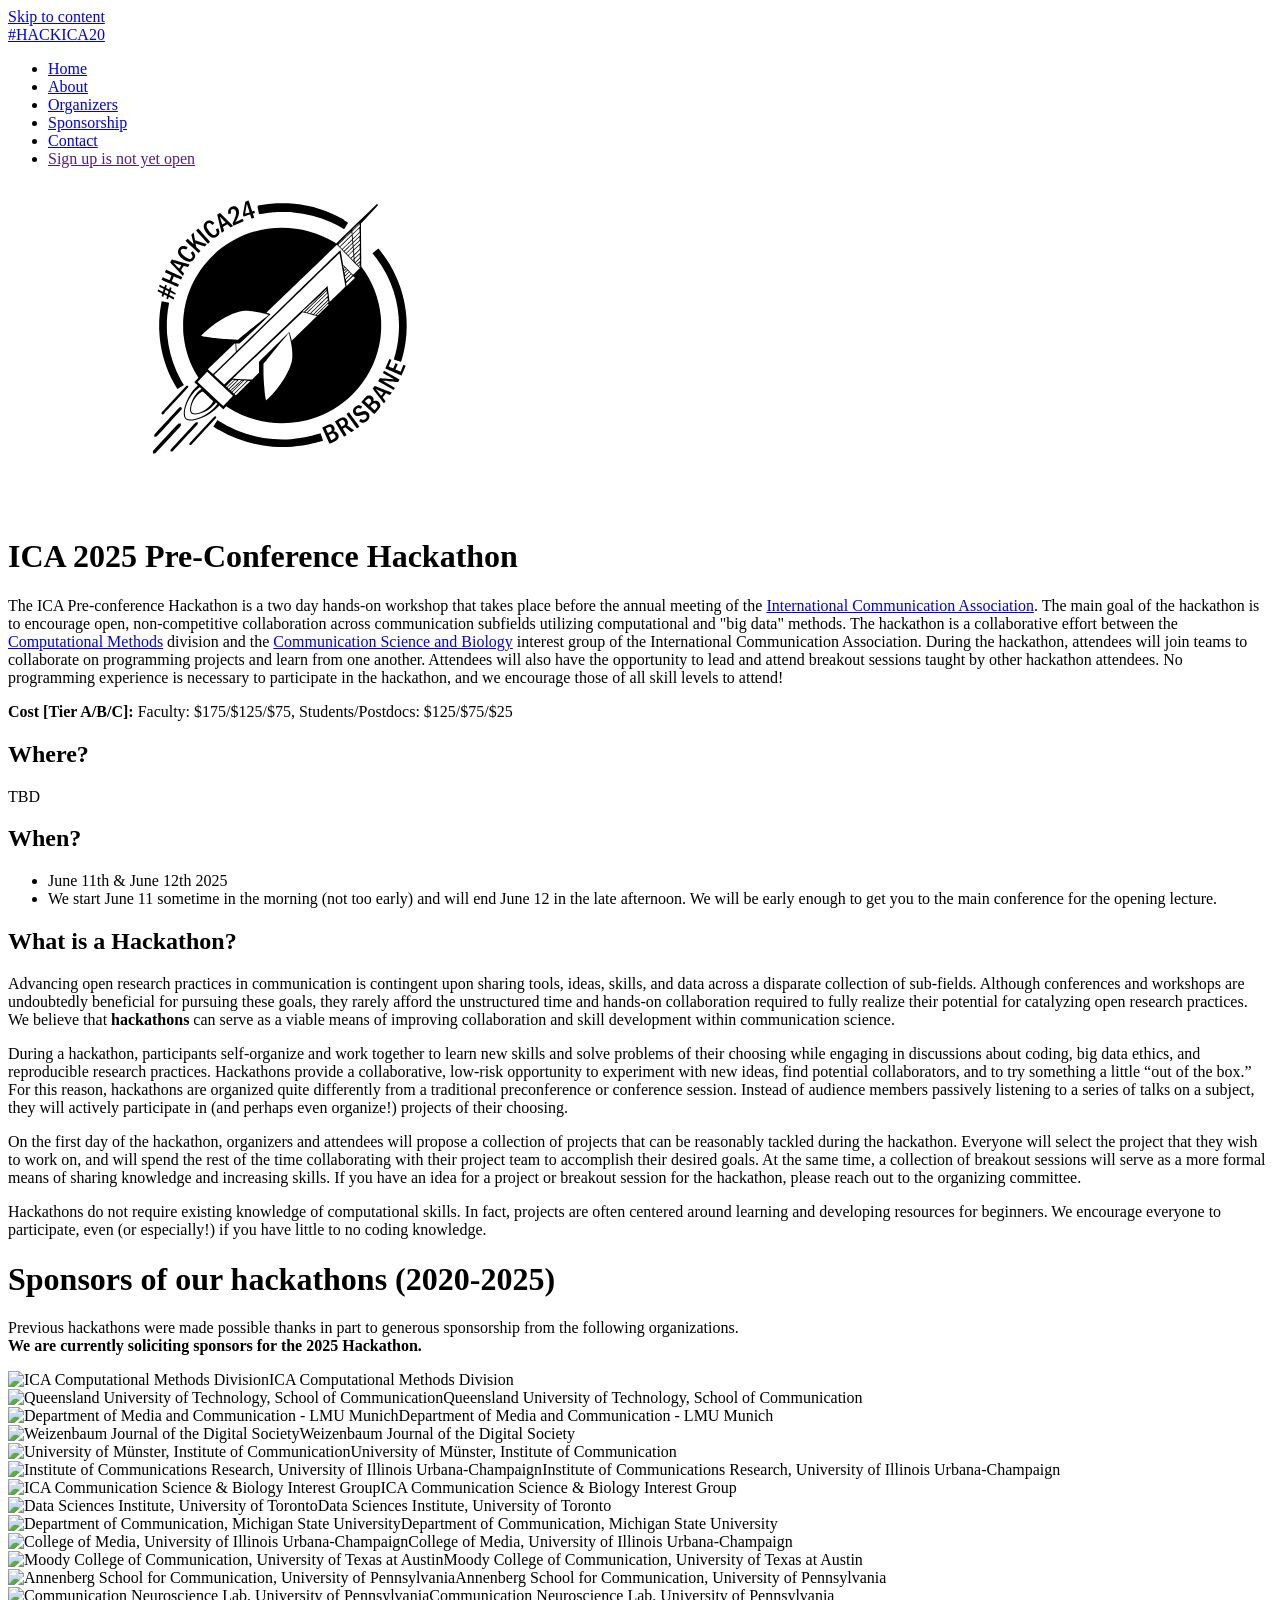
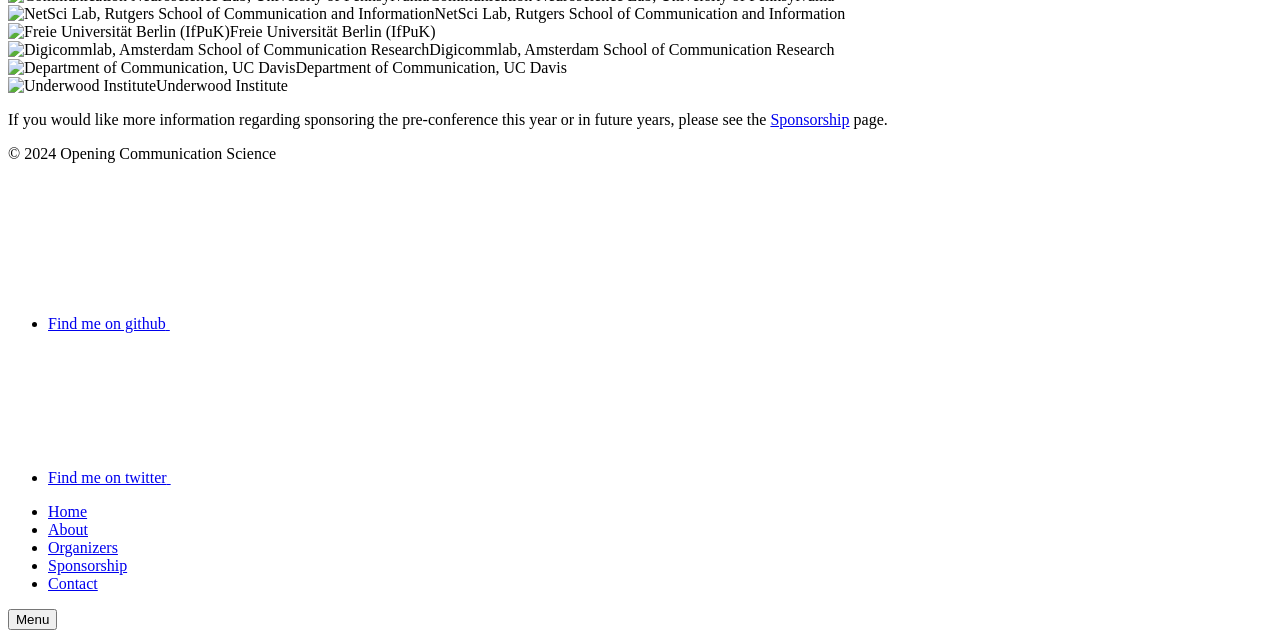
==== index.html @ 3cd6437b "deploy: 27fe335da0099e1100ddb2c6a879e73ddc818d14" ====
<!doctype html><html lang="en"><head><meta charset="utf-8"><meta name="viewport" content="width=device-width,initial-scale=1"><title>Home | Opening Communication Science</title><link rel="stylesheet" href="/commhack-site/css/main.min.css"><script src="/commhack-site/js/main.min.js" defer="defer"></script><script async src="https://www.googletagmanager.com/gtag/js?id=UA-152389130-1"></script><script>window.dataLayer = window.dataLayer || [];
        function gtag(){dataLayer.push(arguments);}
        gtag('js', new Date());

        gtag('config', 'UA-152389130-1');</script><meta name="description" content="ICA 2025 Pre-conference Hackathon"><meta name="format-detection" content="telephone=no"><meta name="robots" content="index,follow"><link rel="canonical" href="https://hackingcommsci.org/"><meta name="twitter:card" content="summary_large_image"><meta name="twitter:title" content="Home | Opening Communication Science"><meta name="twitter:description" content="ICA 2025 Pre-conference Hackathon"><meta name="twitter:site" content="@jake_fisher"><meta name="twitter:creator" content="@jake_fisher"><meta name="twitter:image:src" content="https://hackingcommsci.org/images/meta/social_image.png"><meta name="og:title" content="Home | Opening Communication Science"><meta name="og:description" content="ICA 2025 Pre-conference Hackathon"><meta name="og:image" content="https://hackingcommsci.org/images/meta/social_image.png"><meta name="og:url" content="https://hackingcommsci.org/"><meta name="og:site_name" content="Opening Communication Science"><meta name="og:locale" content="en_GB"><meta name="og:type" content="website"><link rel="icon" type="image/svg+xml" href="/commhack-site/favicon.svg"><link rel="icon" type="image/png" href="/commhack-site/favicon.png"><link rel="apple-touch-icon" href="/commhack-site/images/meta/ios_app_image.png" sizes="180x180"></head><body id="page-home" class="type-home page-home bg-white color-primary font-base leading-normal"><a class="sr-only" href="#main">Skip to content</a><div id="wrapper" class="wrapper box-flex pb-900"><header id="header" class="header"><div class="header-inner inner pt-600 pb-600 mobileL:box-flex"><a class="logo box-block color-white weight-bold" href="/commhack-site/" title="#HACKICA20">#HACKICA20</a><nav id="nav" class="nav box-hidden mobileXL:box-block" aria-label="Primary"><ul class="menu mobileXL:box-flex"><li class="item"><a href="/commhack-site/" style="border-radius: .1em" class="link box-block color-primary text-400 weight-semibold pl-300 pr-300 active" aria-current="page">Home</a></li><li class="item"><a href="/commhack-site/about/" style="border-radius: .1em" class="link box-block color-primary text-400 weight-semibold pl-300 pr-300">About</a></li><li class="item"><a href="/commhack-site/organizers/" style="border-radius: .1em" class="link box-block color-primary text-400 weight-semibold pl-300 pr-300">Organizers</a></li><li class="item"><a href="/commhack-site/sponsorship/" style="border-radius: .1em" class="link box-block color-primary text-400 weight-semibold pl-300 pr-300">Sponsorship</a></li><li class="item"><a href="/commhack-site/contact/" style="border-radius: .1em" class="link box-block color-primary text-400 weight-semibold pl-300 pr-300">Contact</a></li><li class="item ml-400"><a href="" class="link link-get-started bg-grey box-block color-white text-400 weight-semibold pl-500 pr-500">Sign up is not yet open</a></li></ul></nav></div></header><main id="main" class="main inner box-flex pt-800 pb-1100" tabindex="-1"><header class="page-header"><img src="/images/meta/aussie_logo_brisbane.svg" style="padding:0 0 3rem 0; max-width: 33%; height: auto;"><h1 class="page-title">ICA 2025 Pre-Conference Hackathon</h1></header><div class="content flow"><p>The ICA Pre-conference Hackathon is a two day hands-on workshop that takes place before the annual meeting of the <a href="https://www.icahdq.org/">International Communication Association</a>. The main goal of the hackathon is to encourage open, non-competitive collaboration across communication subfields utilizing computational and &quot;big data&quot; methods. The hackathon is a collaborative effort between the <a href="http://ica-cm.org/">Computational Methods</a> division and the <a href="https://commscience.org/">Communication Science and Biology</a> interest group of the International Communication Association. During the hackathon, attendees will join teams to collaborate on programming projects and learn from one another. Attendees will also have the opportunity to lead and attend breakout sessions taught by other hackathon attendees. No programming experience is necessary to participate in the hackathon, and we encourage those of all skill levels to attend!</p><p><strong>Cost [Tier A/B/C]:</strong> Faculty: $175/$125/$75, Students/Postdocs: $125/$75/$25</p><h2>Where?</h2><p>TBD</p><h2>When?</h2><ul><li>June 11th &amp; June 12th 2025</li><li>We start June 11 sometime in the morning (not too early) and will end June 12 in the late afternoon. We will be early enough to get you to the main conference for the opening lecture.</li></ul><h2>What is a Hackathon?</h2><p>Advancing open research practices in communication is contingent upon sharing tools, ideas, skills, and data across a disparate collection of sub-fields. Although conferences and workshops are undoubtedly beneficial for pursuing these goals, they rarely afford the unstructured time and hands-on collaboration required to fully realize their potential for catalyzing open research practices. We believe that <strong>hackathons</strong> can serve as a viable means of improving collaboration and skill development within communication science.</p><p>During a hackathon, participants self-organize and work together to learn new skills and solve problems of their choosing while engaging in discussions about coding, big data ethics, and reproducible research practices. Hackathons provide a collaborative, low-risk opportunity to experiment with new ideas, find potential collaborators, and to try something a little “out of the box.” For this reason, hackathons are organized quite differently from a traditional preconference or conference session. Instead of audience members passively listening to a series of talks on a subject, they will actively participate in (and perhaps even organize!) projects of their choosing.</p><p>On the first day of the hackathon, organizers and attendees will propose a collection of projects that can be reasonably tackled during the hackathon. Everyone will select the project that they wish to work on, and will spend the rest of the time collaborating with their project team to accomplish their desired goals. At the same time, a collection of breakout sessions will serve as a more formal means of sharing knowledge and increasing skills. If you have an idea for a project or breakout session for the hackathon, please reach out to the organizing committee.</p><p>Hackathons do not require existing knowledge of computational skills. In fact, projects are often centered around learning and developing resources for beginners. We encourage everyone to participate, even (or especially!) if you have little to no coding knowledge.</p><h1>Sponsors of our hackathons (2020-2025)</h1><p>Previous hackathons were made possible thanks in part to generous sponsorship from the following organizations.<br><b>We are currently soliciting sponsors for the 2025 Hackathon.</b></p><div class="box-grid sponsor-grid"><div class="masonry-brick tooltip"><img data-src="/images/sponsor_logos/cm_logo.png" alt="ICA Computational Methods Division" style="flex:1 1 20%"><span class="tooltiptext">ICA Computational Methods Division</span></div><div class="masonry-brick tooltip"><img data-src="/images/sponsor_logos/qut_logo.png" alt="Queensland University of Technology, School of Communication" style="flex:1 1 40%"><span class="tooltiptext">Queensland University of Technology, School of Communication</span></div><div class="masonry-brick tooltip"><img data-src="/images/sponsor_logos/ifkw_logo.png" alt="Department of Media and Communication - LMU Munich" style="flex:1 1 40%"><span class="tooltiptext">Department of Media and Communication - LMU Munich</span></div><div class="masonry-brick tooltip"><img data-src="/images/sponsor_logos/wjds_logo.png" alt="Weizenbaum Journal of the Digital Society" style="flex:1 1 20%"><span class="tooltiptext">Weizenbaum Journal of the Digital Society</span></div><div class="masonry-brick tooltip"><img data-src="/images/sponsor_logos/muenster_logo.png" alt="University of Münster, Institute of Communication" style="flex:1 1 20%"><span class="tooltiptext">University of Münster, Institute of Communication</span></div><div class="masonry-brick tooltip"><img data-src="/images/sponsor_logos/illinois_logo.png" alt="Institute of Communications Research, University of Illinois Urbana-Champaign" style="flex:1 1 20%"><span class="tooltiptext">Institute of Communications Research, University of Illinois Urbana-Champaign</span></div><div class="masonry-brick tooltip"><img data-src="/images/sponsor_logos/csab_logo.png" alt="ICA Communication Science &amp; Biology Interest Group" style="flex:1 2 20%"><span class="tooltiptext">ICA Communication Science &amp; Biology Interest Group</span></div><div class="masonry-brick tooltip"><img data-src="/images/sponsor_logos/dsi_logo.png" alt="Data Sciences Institute, University of Toronto" style="flex:2 1 40%"><span class="tooltiptext">Data Sciences Institute, University of Toronto</span></div><div class="masonry-brick tooltip"><img data-src="/images/sponsor_logos/comartsci_logo.png" alt="Department of Communication, Michigan State University" style="flex:2 1 20%"><span class="tooltiptext">Department of Communication, Michigan State University</span></div><div class="masonry-brick tooltip"><img data-src="/images/sponsor_logos/uiuc_media.png" alt="College of Media, University of Illinois Urbana-Champaign" style="flex:2 1 40%"><span class="tooltiptext">College of Media, University of Illinois Urbana-Champaign</span></div><div class="masonry-brick tooltip"><img data-src="/images/sponsor_logos/moody.svg" alt="Moody College of Communication, University of Texas at Austin" style="flex:1 3 20%"><span class="tooltiptext">Moody College of Communication, University of Texas at Austin</span></div><div class="masonry-brick tooltip"><img data-src="/images/sponsor_logos/annenberg_logo.png" alt="Annenberg School for Communication, University of Pennsylvania" style="flex:1 3 20%"><span class="tooltiptext">Annenberg School for Communication, University of Pennsylvania</span></div><div class="masonry-brick tooltip"><img data-src="/images/sponsor_logos/commneurolab_logo.png" alt="Communication Neuroscience Lab, University of Pennsylvania" style="flex:1 3 20%"><span class="tooltiptext">Communication Neuroscience Lab, University of Pennsylvania</span></div><div class="masonry-brick tooltip"><img data-src="/images/sponsor_logos/rutgers_logo.jpg" alt="NetSci Lab, Rutgers School of Communication and Information" style="flex:1 2 20%"><span class="tooltiptext">NetSci Lab, Rutgers School of Communication and Information</span></div><div class="masonry-brick tooltip"><img data-src="/images/sponsor_logos/IFPUK_logo.png" alt="Freie Universität Berlin (IfPuK)" style="flex:1 2 20%"><span class="tooltiptext">Freie Universität Berlin (IfPuK)</span></div><div class="masonry-brick tooltip"><img data-src="/images/sponsor_logos/digicomm_logo.png" alt="Digicommlab, Amsterdam School of Communication Research" style="flex:1 3 20%"><span class="tooltiptext">Digicommlab, Amsterdam School of Communication Research</span></div><div class="masonry-brick tooltip"><img data-src="/images/sponsor_logos/ucdavis_comm_logo.png" alt="Department of Communication, UC Davis" style="flex:1 3 20%"><span class="tooltiptext">Department of Communication, UC Davis</span></div><div class="masonry-brick tooltip"><img data-src="/images/sponsor_logos/underwood_logo.png" alt="Underwood Institute" style="flex:1 3 40%"><span class="tooltiptext">Underwood Institute</span></div></div><p>If you would like more information regarding sponsoring the pre-conference this year or in future years, please see the <a href="/sponsorship">Sponsorship</a> page.</p></div></main><footer id="footer" class="footer bg-white"><div class="footer-inner inner box-flex pt-600 pb-600"><p class="color-primary text-400">© 2024 Opening Communication Science</p><ul class="social-icons box-flex"><li class="ml-400"><a href="https://github.com/jacobtfisher/commhack-2022" class="icon-link box-block color-primary" target="_blank" rel="noreferrer noopener"><span class="sr-only">Find me on github</span> <svg class="icon box-block" fill="currentColor" aria-hidden="true"><use xmlns:xlink="http://www.w3.org/1999/xlink" xlink:href="/commhack-site/images/icons/icon-library.svg#icon-github"></use></svg></a></li><li class="ml-400"><a href="https://twitter.com/hackingcommsci" class="icon-link box-block color-primary" target="_blank" rel="noreferrer noopener"><span class="sr-only">Find me on twitter</span> <svg class="icon box-block" fill="currentColor" aria-hidden="true"><use xmlns:xlink="http://www.w3.org/1999/xlink" xlink:href="/commhack-site/images/icons/icon-library.svg#icon-twitter"></use></svg></a></li></ul></div></footer></div><nav id="mobile-nav" class="mobile-nav width-full height-screen box-flex bg-white pl-700 pr-700 pt-800 z-20 mobileXL:box-hidden" aria-label="Mobile"><ul class="width-full"><li class="item"><a href="/commhack-site/" class="link box-block color-primary text-600 weight-bold active" aria-current="page">Home</a></li><li class="item"><a href="/commhack-site/about/" class="link box-block color-primary text-600 weight-bold">About</a></li><li class="item"><a href="/commhack-site/organizers/" class="link box-block color-primary text-600 weight-bold">Organizers</a></li><li class="item"><a href="/commhack-site/sponsorship/" class="link box-block color-primary text-600 weight-bold">Sponsorship</a></li><li class="item"><a href="/commhack-site/contact/" class="link box-block color-primary text-600 weight-bold">Contact</a></li></ul></nav><button id="mobile-nav-toggle" class="mobile-nav-toggle box-flex width-full bg-secondary z-20 mobileXL:box-hidden" aria-label="Mobile Navigation Toggle" aria-expanded="false" aria-controls="mobile-nav"><span class="mobile-nav-label text-400 weight-bold color-white">Menu</span> <span class="mobile-nav-icon box-flex ml-300" aria-hidden="true"><span class="icon-line box-block bg-white"></span> <span class="icon-line box-block bg-white"></span> <span class="icon-line box-block bg-white"></span></span></button></body></html>
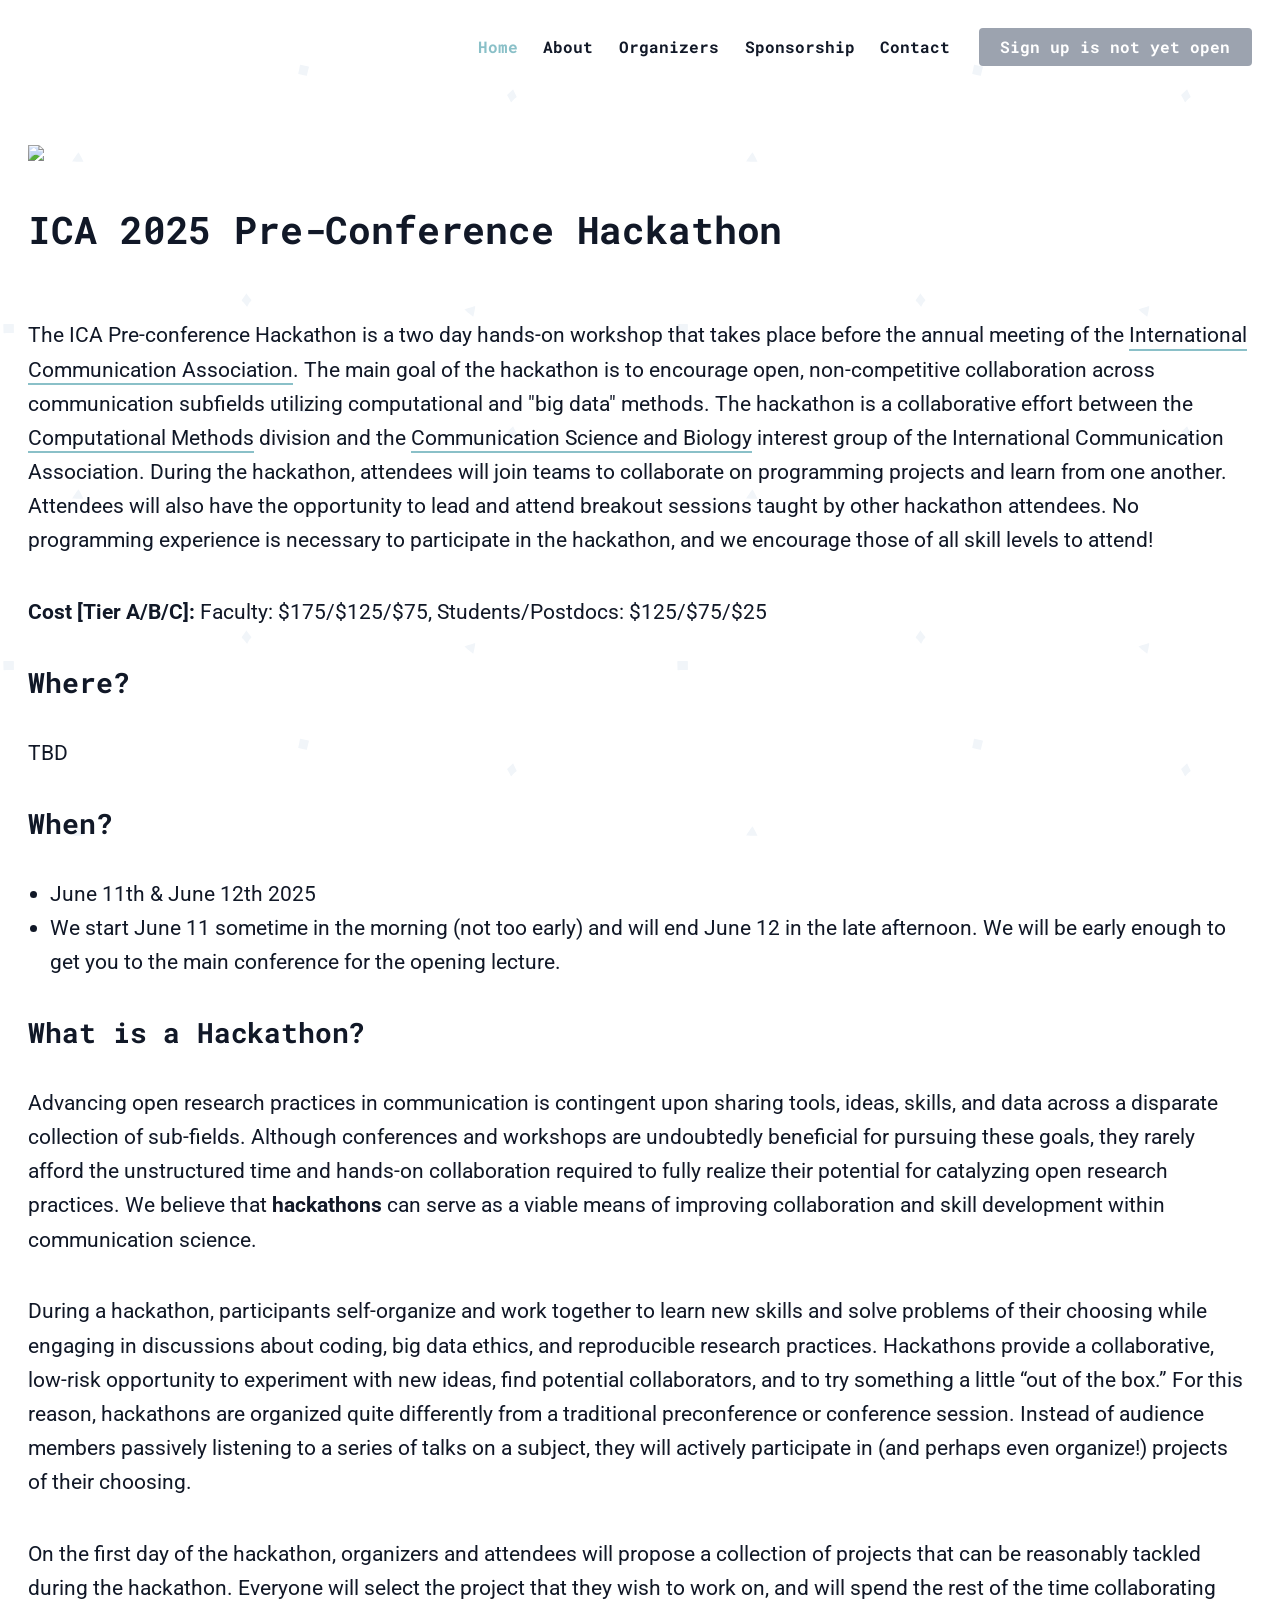
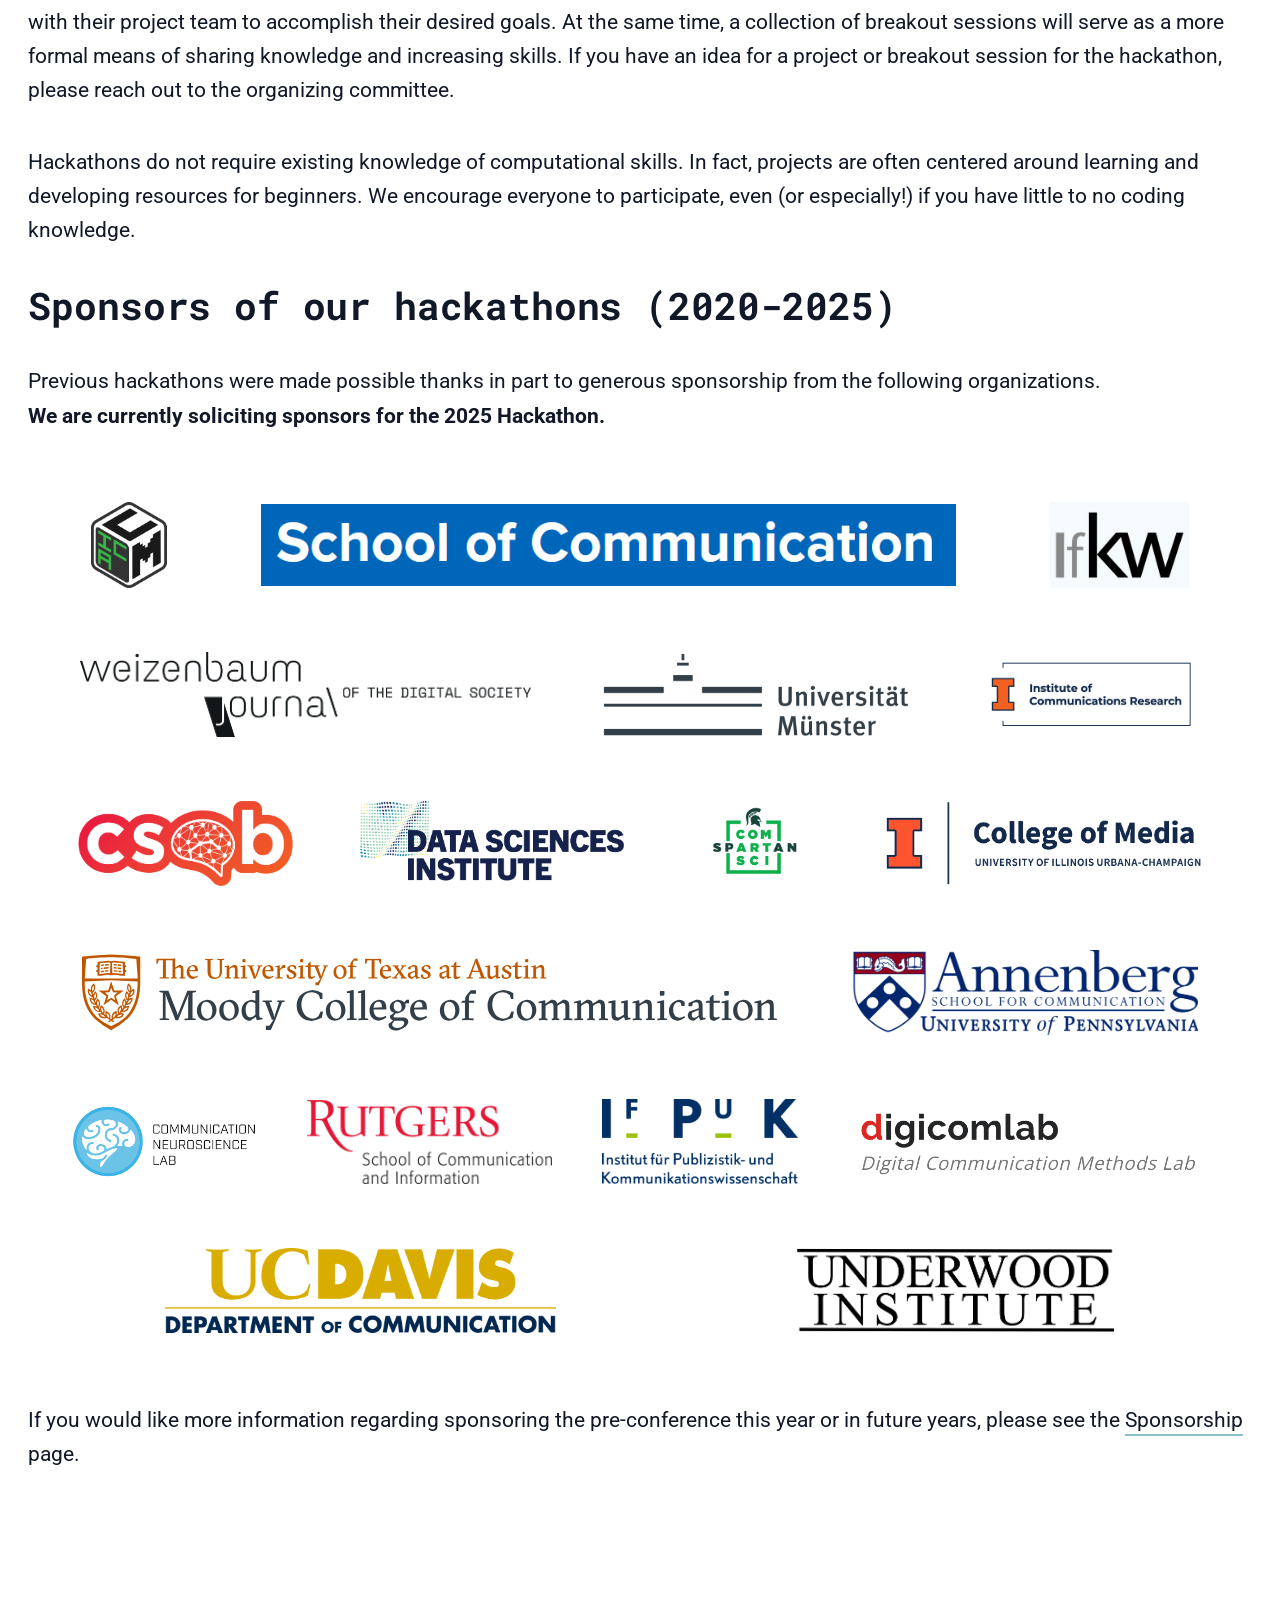
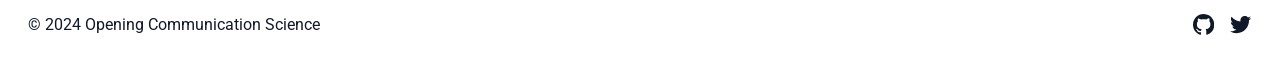
==== commit a0d61aa9: "deploy: 485176fbfed4f9a5d04dbdcc7a09c23669165b65" ====
--- a/index.html
+++ b/index.html
@@ -1,5 +1,5 @@
-<!doctype html><html lang="en"><head><meta charset="utf-8"><meta name="viewport" content="width=device-width,initial-scale=1"><title>Home | Opening Communication Science</title><link rel="stylesheet" href="/commhack-site/css/main.min.css"><script src="/commhack-site/js/main.min.js" defer="defer"></script><script async src="https://www.googletagmanager.com/gtag/js?id=UA-152389130-1"></script><script>window.dataLayer = window.dataLayer || [];
+<!doctype html><html lang="en"><head><meta charset="utf-8"><meta name="viewport" content="width=device-width,initial-scale=1"><title>Home | Opening Communication Science</title><link rel="stylesheet" href="/css/main.min.css"><script src="/js/main.min.js" defer="defer"></script><script async src="https://www.googletagmanager.com/gtag/js?id=UA-152389130-1"></script><script>window.dataLayer = window.dataLayer || [];
         function gtag(){dataLayer.push(arguments);}
         gtag('js', new Date());
 
-        gtag('config', 'UA-152389130-1');</script><meta name="description" content="ICA 2025 Pre-conference Hackathon"><meta name="format-detection" content="telephone=no"><meta name="robots" content="index,follow"><link rel="canonical" href="https://hackingcommsci.org/"><meta name="twitter:card" content="summary_large_image"><meta name="twitter:title" content="Home | Opening Communication Science"><meta name="twitter:description" content="ICA 2025 Pre-conference Hackathon"><meta name="twitter:site" content="@jake_fisher"><meta name="twitter:creator" content="@jake_fisher"><meta name="twitter:image:src" content="https://hackingcommsci.org/images/meta/social_image.png"><meta name="og:title" content="Home | Opening Communication Science"><meta name="og:description" content="ICA 2025 Pre-conference Hackathon"><meta name="og:image" content="https://hackingcommsci.org/images/meta/social_image.png"><meta name="og:url" content="https://hackingcommsci.org/"><meta name="og:site_name" content="Opening Communication Science"><meta name="og:locale" content="en_GB"><meta name="og:type" content="website"><link rel="icon" type="image/svg+xml" href="/commhack-site/favicon.svg"><link rel="icon" type="image/png" href="/commhack-site/favicon.png"><link rel="apple-touch-icon" href="/commhack-site/images/meta/ios_app_image.png" sizes="180x180"></head><body id="page-home" class="type-home page-home bg-white color-primary font-base leading-normal"><a class="sr-only" href="#main">Skip to content</a><div id="wrapper" class="wrapper box-flex pb-900"><header id="header" class="header"><div class="header-inner inner pt-600 pb-600 mobileL:box-flex"><a class="logo box-block color-white weight-bold" href="/commhack-site/" title="#HACKICA20">#HACKICA20</a><nav id="nav" class="nav box-hidden mobileXL:box-block" aria-label="Primary"><ul class="menu mobileXL:box-flex"><li class="item"><a href="/commhack-site/" style="border-radius: .1em" class="link box-block color-primary text-400 weight-semibold pl-300 pr-300 active" aria-current="page">Home</a></li><li class="item"><a href="/commhack-site/about/" style="border-radius: .1em" class="link box-block color-primary text-400 weight-semibold pl-300 pr-300">About</a></li><li class="item"><a href="/commhack-site/organizers/" style="border-radius: .1em" class="link box-block color-primary text-400 weight-semibold pl-300 pr-300">Organizers</a></li><li class="item"><a href="/commhack-site/sponsorship/" style="border-radius: .1em" class="link box-block color-primary text-400 weight-semibold pl-300 pr-300">Sponsorship</a></li><li class="item"><a href="/commhack-site/contact/" style="border-radius: .1em" class="link box-block color-primary text-400 weight-semibold pl-300 pr-300">Contact</a></li><li class="item ml-400"><a href="" class="link link-get-started bg-grey box-block color-white text-400 weight-semibold pl-500 pr-500">Sign up is not yet open</a></li></ul></nav></div></header><main id="main" class="main inner box-flex pt-800 pb-1100" tabindex="-1"><header class="page-header"><img src="/images/meta/aussie_logo_brisbane.svg" style="padding:0 0 3rem 0; max-width: 33%; height: auto;"><h1 class="page-title">ICA 2025 Pre-Conference Hackathon</h1></header><div class="content flow"><p>The ICA Pre-conference Hackathon is a two day hands-on workshop that takes place before the annual meeting of the <a href="https://www.icahdq.org/">International Communication Association</a>. The main goal of the hackathon is to encourage open, non-competitive collaboration across communication subfields utilizing computational and &quot;big data&quot; methods. The hackathon is a collaborative effort between the <a href="http://ica-cm.org/">Computational Methods</a> division and the <a href="https://commscience.org/">Communication Science and Biology</a> interest group of the International Communication Association. During the hackathon, attendees will join teams to collaborate on programming projects and learn from one another. Attendees will also have the opportunity to lead and attend breakout sessions taught by other hackathon attendees. No programming experience is necessary to participate in the hackathon, and we encourage those of all skill levels to attend!</p><p><strong>Cost [Tier A/B/C]:</strong> Faculty: $175/$125/$75, Students/Postdocs: $125/$75/$25</p><h2>Where?</h2><p>TBD</p><h2>When?</h2><ul><li>June 11th &amp; June 12th 2025</li><li>We start June 11 sometime in the morning (not too early) and will end June 12 in the late afternoon. We will be early enough to get you to the main conference for the opening lecture.</li></ul><h2>What is a Hackathon?</h2><p>Advancing open research practices in communication is contingent upon sharing tools, ideas, skills, and data across a disparate collection of sub-fields. Although conferences and workshops are undoubtedly beneficial for pursuing these goals, they rarely afford the unstructured time and hands-on collaboration required to fully realize their potential for catalyzing open research practices. We believe that <strong>hackathons</strong> can serve as a viable means of improving collaboration and skill development within communication science.</p><p>During a hackathon, participants self-organize and work together to learn new skills and solve problems of their choosing while engaging in discussions about coding, big data ethics, and reproducible research practices. Hackathons provide a collaborative, low-risk opportunity to experiment with new ideas, find potential collaborators, and to try something a little “out of the box.” For this reason, hackathons are organized quite differently from a traditional preconference or conference session. Instead of audience members passively listening to a series of talks on a subject, they will actively participate in (and perhaps even organize!) projects of their choosing.</p><p>On the first day of the hackathon, organizers and attendees will propose a collection of projects that can be reasonably tackled during the hackathon. Everyone will select the project that they wish to work on, and will spend the rest of the time collaborating with their project team to accomplish their desired goals. At the same time, a collection of breakout sessions will serve as a more formal means of sharing knowledge and increasing skills. If you have an idea for a project or breakout session for the hackathon, please reach out to the organizing committee.</p><p>Hackathons do not require existing knowledge of computational skills. In fact, projects are often centered around learning and developing resources for beginners. We encourage everyone to participate, even (or especially!) if you have little to no coding knowledge.</p><h1>Sponsors of our hackathons (2020-2025)</h1><p>Previous hackathons were made possible thanks in part to generous sponsorship from the following organizations.<br><b>We are currently soliciting sponsors for the 2025 Hackathon.</b></p><div class="box-grid sponsor-grid"><div class="masonry-brick tooltip"><img data-src="/images/sponsor_logos/cm_logo.png" alt="ICA Computational Methods Division" style="flex:1 1 20%"><span class="tooltiptext">ICA Computational Methods Division</span></div><div class="masonry-brick tooltip"><img data-src="/images/sponsor_logos/qut_logo.png" alt="Queensland University of Technology, School of Communication" style="flex:1 1 40%"><span class="tooltiptext">Queensland University of Technology, School of Communication</span></div><div class="masonry-brick tooltip"><img data-src="/images/sponsor_logos/ifkw_logo.png" alt="Department of Media and Communication - LMU Munich" style="flex:1 1 40%"><span class="tooltiptext">Department of Media and Communication - LMU Munich</span></div><div class="masonry-brick tooltip"><img data-src="/images/sponsor_logos/wjds_logo.png" alt="Weizenbaum Journal of the Digital Society" style="flex:1 1 20%"><span class="tooltiptext">Weizenbaum Journal of the Digital Society</span></div><div class="masonry-brick tooltip"><img data-src="/images/sponsor_logos/muenster_logo.png" alt="University of Münster, Institute of Communication" style="flex:1 1 20%"><span class="tooltiptext">University of Münster, Institute of Communication</span></div><div class="masonry-brick tooltip"><img data-src="/images/sponsor_logos/illinois_logo.png" alt="Institute of Communications Research, University of Illinois Urbana-Champaign" style="flex:1 1 20%"><span class="tooltiptext">Institute of Communications Research, University of Illinois Urbana-Champaign</span></div><div class="masonry-brick tooltip"><img data-src="/images/sponsor_logos/csab_logo.png" alt="ICA Communication Science &amp; Biology Interest Group" style="flex:1 2 20%"><span class="tooltiptext">ICA Communication Science &amp; Biology Interest Group</span></div><div class="masonry-brick tooltip"><img data-src="/images/sponsor_logos/dsi_logo.png" alt="Data Sciences Institute, University of Toronto" style="flex:2 1 40%"><span class="tooltiptext">Data Sciences Institute, University of Toronto</span></div><div class="masonry-brick tooltip"><img data-src="/images/sponsor_logos/comartsci_logo.png" alt="Department of Communication, Michigan State University" style="flex:2 1 20%"><span class="tooltiptext">Department of Communication, Michigan State University</span></div><div class="masonry-brick tooltip"><img data-src="/images/sponsor_logos/uiuc_media.png" alt="College of Media, University of Illinois Urbana-Champaign" style="flex:2 1 40%"><span class="tooltiptext">College of Media, University of Illinois Urbana-Champaign</span></div><div class="masonry-brick tooltip"><img data-src="/images/sponsor_logos/moody.svg" alt="Moody College of Communication, University of Texas at Austin" style="flex:1 3 20%"><span class="tooltiptext">Moody College of Communication, University of Texas at Austin</span></div><div class="masonry-brick tooltip"><img data-src="/images/sponsor_logos/annenberg_logo.png" alt="Annenberg School for Communication, University of Pennsylvania" style="flex:1 3 20%"><span class="tooltiptext">Annenberg School for Communication, University of Pennsylvania</span></div><div class="masonry-brick tooltip"><img data-src="/images/sponsor_logos/commneurolab_logo.png" alt="Communication Neuroscience Lab, University of Pennsylvania" style="flex:1 3 20%"><span class="tooltiptext">Communication Neuroscience Lab, University of Pennsylvania</span></div><div class="masonry-brick tooltip"><img data-src="/images/sponsor_logos/rutgers_logo.jpg" alt="NetSci Lab, Rutgers School of Communication and Information" style="flex:1 2 20%"><span class="tooltiptext">NetSci Lab, Rutgers School of Communication and Information</span></div><div class="masonry-brick tooltip"><img data-src="/images/sponsor_logos/IFPUK_logo.png" alt="Freie Universität Berlin (IfPuK)" style="flex:1 2 20%"><span class="tooltiptext">Freie Universität Berlin (IfPuK)</span></div><div class="masonry-brick tooltip"><img data-src="/images/sponsor_logos/digicomm_logo.png" alt="Digicommlab, Amsterdam School of Communication Research" style="flex:1 3 20%"><span class="tooltiptext">Digicommlab, Amsterdam School of Communication Research</span></div><div class="masonry-brick tooltip"><img data-src="/images/sponsor_logos/ucdavis_comm_logo.png" alt="Department of Communication, UC Davis" style="flex:1 3 20%"><span class="tooltiptext">Department of Communication, UC Davis</span></div><div class="masonry-brick tooltip"><img data-src="/images/sponsor_logos/underwood_logo.png" alt="Underwood Institute" style="flex:1 3 40%"><span class="tooltiptext">Underwood Institute</span></div></div><p>If you would like more information regarding sponsoring the pre-conference this year or in future years, please see the <a href="/sponsorship">Sponsorship</a> page.</p></div></main><footer id="footer" class="footer bg-white"><div class="footer-inner inner box-flex pt-600 pb-600"><p class="color-primary text-400">© 2024 Opening Communication Science</p><ul class="social-icons box-flex"><li class="ml-400"><a href="https://github.com/jacobtfisher/commhack-2022" class="icon-link box-block color-primary" target="_blank" rel="noreferrer noopener"><span class="sr-only">Find me on github</span> <svg class="icon box-block" fill="currentColor" aria-hidden="true"><use xmlns:xlink="http://www.w3.org/1999/xlink" xlink:href="/commhack-site/images/icons/icon-library.svg#icon-github"></use></svg></a></li><li class="ml-400"><a href="https://twitter.com/hackingcommsci" class="icon-link box-block color-primary" target="_blank" rel="noreferrer noopener"><span class="sr-only">Find me on twitter</span> <svg class="icon box-block" fill="currentColor" aria-hidden="true"><use xmlns:xlink="http://www.w3.org/1999/xlink" xlink:href="/commhack-site/images/icons/icon-library.svg#icon-twitter"></use></svg></a></li></ul></div></footer></div><nav id="mobile-nav" class="mobile-nav width-full height-screen box-flex bg-white pl-700 pr-700 pt-800 z-20 mobileXL:box-hidden" aria-label="Mobile"><ul class="width-full"><li class="item"><a href="/commhack-site/" class="link box-block color-primary text-600 weight-bold active" aria-current="page">Home</a></li><li class="item"><a href="/commhack-site/about/" class="link box-block color-primary text-600 weight-bold">About</a></li><li class="item"><a href="/commhack-site/organizers/" class="link box-block color-primary text-600 weight-bold">Organizers</a></li><li class="item"><a href="/commhack-site/sponsorship/" class="link box-block color-primary text-600 weight-bold">Sponsorship</a></li><li class="item"><a href="/commhack-site/contact/" class="link box-block color-primary text-600 weight-bold">Contact</a></li></ul></nav><button id="mobile-nav-toggle" class="mobile-nav-toggle box-flex width-full bg-secondary z-20 mobileXL:box-hidden" aria-label="Mobile Navigation Toggle" aria-expanded="false" aria-controls="mobile-nav"><span class="mobile-nav-label text-400 weight-bold color-white">Menu</span> <span class="mobile-nav-icon box-flex ml-300" aria-hidden="true"><span class="icon-line box-block bg-white"></span> <span class="icon-line box-block bg-white"></span> <span class="icon-line box-block bg-white"></span></span></button></body></html>+        gtag('config', 'UA-152389130-1');</script><meta name="description" content="ICA 2025 Pre-conference Hackathon"><meta name="format-detection" content="telephone=no"><meta name="robots" content="index,follow"><link rel="canonical" href="https://hackingcommsci.org/"><meta name="twitter:card" content="summary_large_image"><meta name="twitter:title" content="Home | Opening Communication Science"><meta name="twitter:description" content="ICA 2025 Pre-conference Hackathon"><meta name="twitter:site" content="@jake_fisher"><meta name="twitter:creator" content="@jake_fisher"><meta name="twitter:image:src" content="https://hackingcommsci.org/images/meta/social_image.png"><meta name="og:title" content="Home | Opening Communication Science"><meta name="og:description" content="ICA 2025 Pre-conference Hackathon"><meta name="og:image" content="https://hackingcommsci.org/images/meta/social_image.png"><meta name="og:url" content="https://hackingcommsci.org/"><meta name="og:site_name" content="Opening Communication Science"><meta name="og:locale" content="en_GB"><meta name="og:type" content="website"><link rel="icon" type="image/svg+xml" href="/favicon.svg"><link rel="icon" type="image/png" href="/favicon.png"><link rel="apple-touch-icon" href="/images/meta/ios_app_image.png" sizes="180x180"></head><body id="page-home" class="type-home page-home bg-white color-primary font-base leading-normal"><a class="sr-only" href="#main">Skip to content</a><div id="wrapper" class="wrapper box-flex pb-900"><header id="header" class="header"><div class="header-inner inner pt-600 pb-600 mobileL:box-flex"><a class="logo box-block color-white weight-bold" href="/" title="#HACKICA20">#HACKICA20</a><nav id="nav" class="nav box-hidden mobileXL:box-block" aria-label="Primary"><ul class="menu mobileXL:box-flex"><li class="item"><a href="/" style="border-radius: .1em" class="link box-block color-primary text-400 weight-semibold pl-300 pr-300 active" aria-current="page">Home</a></li><li class="item"><a href="/about/" style="border-radius: .1em" class="link box-block color-primary text-400 weight-semibold pl-300 pr-300">About</a></li><li class="item"><a href="/organizers/" style="border-radius: .1em" class="link box-block color-primary text-400 weight-semibold pl-300 pr-300">Organizers</a></li><li class="item"><a href="/sponsorship/" style="border-radius: .1em" class="link box-block color-primary text-400 weight-semibold pl-300 pr-300">Sponsorship</a></li><li class="item"><a href="/contact/" style="border-radius: .1em" class="link box-block color-primary text-400 weight-semibold pl-300 pr-300">Contact</a></li><li class="item ml-400"><a href="" class="link link-get-started bg-grey box-block color-white text-400 weight-semibold pl-500 pr-500">Sign up is not yet open</a></li></ul></nav></div></header><main id="main" class="main inner box-flex pt-800 pb-1100" tabindex="-1"><header class="page-header"><img src="commhack-site/images/meta/aussie_logo_brisbane.svg" style="padding:0 0 3rem 0; max-width: 33%; height: auto;"><h1 class="page-title">ICA 2025 Pre-Conference Hackathon</h1></header><div class="content flow"><p>The ICA Pre-conference Hackathon is a two day hands-on workshop that takes place before the annual meeting of the <a href="https://www.icahdq.org/">International Communication Association</a>. The main goal of the hackathon is to encourage open, non-competitive collaboration across communication subfields utilizing computational and &quot;big data&quot; methods. The hackathon is a collaborative effort between the <a href="http://ica-cm.org/">Computational Methods</a> division and the <a href="https://commscience.org/">Communication Science and Biology</a> interest group of the International Communication Association. During the hackathon, attendees will join teams to collaborate on programming projects and learn from one another. Attendees will also have the opportunity to lead and attend breakout sessions taught by other hackathon attendees. No programming experience is necessary to participate in the hackathon, and we encourage those of all skill levels to attend!</p><p><strong>Cost [Tier A/B/C]:</strong> Faculty: $175/$125/$75, Students/Postdocs: $125/$75/$25</p><h2>Where?</h2><p>TBD</p><h2>When?</h2><ul><li>June 11th &amp; June 12th 2025</li><li>We start June 11 sometime in the morning (not too early) and will end June 12 in the late afternoon. We will be early enough to get you to the main conference for the opening lecture.</li></ul><h2>What is a Hackathon?</h2><p>Advancing open research practices in communication is contingent upon sharing tools, ideas, skills, and data across a disparate collection of sub-fields. Although conferences and workshops are undoubtedly beneficial for pursuing these goals, they rarely afford the unstructured time and hands-on collaboration required to fully realize their potential for catalyzing open research practices. We believe that <strong>hackathons</strong> can serve as a viable means of improving collaboration and skill development within communication science.</p><p>During a hackathon, participants self-organize and work together to learn new skills and solve problems of their choosing while engaging in discussions about coding, big data ethics, and reproducible research practices. Hackathons provide a collaborative, low-risk opportunity to experiment with new ideas, find potential collaborators, and to try something a little “out of the box.” For this reason, hackathons are organized quite differently from a traditional preconference or conference session. Instead of audience members passively listening to a series of talks on a subject, they will actively participate in (and perhaps even organize!) projects of their choosing.</p><p>On the first day of the hackathon, organizers and attendees will propose a collection of projects that can be reasonably tackled during the hackathon. Everyone will select the project that they wish to work on, and will spend the rest of the time collaborating with their project team to accomplish their desired goals. At the same time, a collection of breakout sessions will serve as a more formal means of sharing knowledge and increasing skills. If you have an idea for a project or breakout session for the hackathon, please reach out to the organizing committee.</p><p>Hackathons do not require existing knowledge of computational skills. In fact, projects are often centered around learning and developing resources for beginners. We encourage everyone to participate, even (or especially!) if you have little to no coding knowledge.</p><h1>Sponsors of our hackathons (2020-2025)</h1><p>Previous hackathons were made possible thanks in part to generous sponsorship from the following organizations.<br><b>We are currently soliciting sponsors for the 2025 Hackathon.</b></p><div class="box-grid sponsor-grid"><div class="masonry-brick tooltip"><img data-src="/images/sponsor_logos/cm_logo.png" alt="ICA Computational Methods Division" style="flex:1 1 20%"><span class="tooltiptext">ICA Computational Methods Division</span></div><div class="masonry-brick tooltip"><img data-src="/images/sponsor_logos/qut_logo.png" alt="Queensland University of Technology, School of Communication" style="flex:1 1 40%"><span class="tooltiptext">Queensland University of Technology, School of Communication</span></div><div class="masonry-brick tooltip"><img data-src="/images/sponsor_logos/ifkw_logo.png" alt="Department of Media and Communication - LMU Munich" style="flex:1 1 40%"><span class="tooltiptext">Department of Media and Communication - LMU Munich</span></div><div class="masonry-brick tooltip"><img data-src="/images/sponsor_logos/wjds_logo.png" alt="Weizenbaum Journal of the Digital Society" style="flex:1 1 20%"><span class="tooltiptext">Weizenbaum Journal of the Digital Society</span></div><div class="masonry-brick tooltip"><img data-src="/images/sponsor_logos/muenster_logo.png" alt="University of Münster, Institute of Communication" style="flex:1 1 20%"><span class="tooltiptext">University of Münster, Institute of Communication</span></div><div class="masonry-brick tooltip"><img data-src="/images/sponsor_logos/illinois_logo.png" alt="Institute of Communications Research, University of Illinois Urbana-Champaign" style="flex:1 1 20%"><span class="tooltiptext">Institute of Communications Research, University of Illinois Urbana-Champaign</span></div><div class="masonry-brick tooltip"><img data-src="/images/sponsor_logos/csab_logo.png" alt="ICA Communication Science &amp; Biology Interest Group" style="flex:1 2 20%"><span class="tooltiptext">ICA Communication Science &amp; Biology Interest Group</span></div><div class="masonry-brick tooltip"><img data-src="/images/sponsor_logos/dsi_logo.png" alt="Data Sciences Institute, University of Toronto" style="flex:2 1 40%"><span class="tooltiptext">Data Sciences Institute, University of Toronto</span></div><div class="masonry-brick tooltip"><img data-src="/images/sponsor_logos/comartsci_logo.png" alt="Department of Communication, Michigan State University" style="flex:2 1 20%"><span class="tooltiptext">Department of Communication, Michigan State University</span></div><div class="masonry-brick tooltip"><img data-src="/images/sponsor_logos/uiuc_media.png" alt="College of Media, University of Illinois Urbana-Champaign" style="flex:2 1 40%"><span class="tooltiptext">College of Media, University of Illinois Urbana-Champaign</span></div><div class="masonry-brick tooltip"><img data-src="/images/sponsor_logos/moody.svg" alt="Moody College of Communication, University of Texas at Austin" style="flex:1 3 20%"><span class="tooltiptext">Moody College of Communication, University of Texas at Austin</span></div><div class="masonry-brick tooltip"><img data-src="/images/sponsor_logos/annenberg_logo.png" alt="Annenberg School for Communication, University of Pennsylvania" style="flex:1 3 20%"><span class="tooltiptext">Annenberg School for Communication, University of Pennsylvania</span></div><div class="masonry-brick tooltip"><img data-src="/images/sponsor_logos/commneurolab_logo.png" alt="Communication Neuroscience Lab, University of Pennsylvania" style="flex:1 3 20%"><span class="tooltiptext">Communication Neuroscience Lab, University of Pennsylvania</span></div><div class="masonry-brick tooltip"><img data-src="/images/sponsor_logos/rutgers_logo.jpg" alt="NetSci Lab, Rutgers School of Communication and Information" style="flex:1 2 20%"><span class="tooltiptext">NetSci Lab, Rutgers School of Communication and Information</span></div><div class="masonry-brick tooltip"><img data-src="/images/sponsor_logos/IFPUK_logo.png" alt="Freie Universität Berlin (IfPuK)" style="flex:1 2 20%"><span class="tooltiptext">Freie Universität Berlin (IfPuK)</span></div><div class="masonry-brick tooltip"><img data-src="/images/sponsor_logos/digicomm_logo.png" alt="Digicommlab, Amsterdam School of Communication Research" style="flex:1 3 20%"><span class="tooltiptext">Digicommlab, Amsterdam School of Communication Research</span></div><div class="masonry-brick tooltip"><img data-src="/images/sponsor_logos/ucdavis_comm_logo.png" alt="Department of Communication, UC Davis" style="flex:1 3 20%"><span class="tooltiptext">Department of Communication, UC Davis</span></div><div class="masonry-brick tooltip"><img data-src="/images/sponsor_logos/underwood_logo.png" alt="Underwood Institute" style="flex:1 3 40%"><span class="tooltiptext">Underwood Institute</span></div></div><p>If you would like more information regarding sponsoring the pre-conference this year or in future years, please see the <a href="/sponsorship">Sponsorship</a> page.</p></div></main><footer id="footer" class="footer bg-white"><div class="footer-inner inner box-flex pt-600 pb-600"><p class="color-primary text-400">© 2024 Opening Communication Science</p><ul class="social-icons box-flex"><li class="ml-400"><a href="https://github.com/jacobtfisher/commhack-2022" class="icon-link box-block color-primary" target="_blank" rel="noreferrer noopener"><span class="sr-only">Find me on github</span> <svg class="icon box-block" fill="currentColor" aria-hidden="true"><use xmlns:xlink="http://www.w3.org/1999/xlink" xlink:href="/images/icons/icon-library.svg#icon-github"></use></svg></a></li><li class="ml-400"><a href="https://twitter.com/hackingcommsci" class="icon-link box-block color-primary" target="_blank" rel="noreferrer noopener"><span class="sr-only">Find me on twitter</span> <svg class="icon box-block" fill="currentColor" aria-hidden="true"><use xmlns:xlink="http://www.w3.org/1999/xlink" xlink:href="/images/icons/icon-library.svg#icon-twitter"></use></svg></a></li></ul></div></footer></div><nav id="mobile-nav" class="mobile-nav width-full height-screen box-flex bg-white pl-700 pr-700 pt-800 z-20 mobileXL:box-hidden" aria-label="Mobile"><ul class="width-full"><li class="item"><a href="/" class="link box-block color-primary text-600 weight-bold active" aria-current="page">Home</a></li><li class="item"><a href="/about/" class="link box-block color-primary text-600 weight-bold">About</a></li><li class="item"><a href="/organizers/" class="link box-block color-primary text-600 weight-bold">Organizers</a></li><li class="item"><a href="/sponsorship/" class="link box-block color-primary text-600 weight-bold">Sponsorship</a></li><li class="item"><a href="/contact/" class="link box-block color-primary text-600 weight-bold">Contact</a></li></ul></nav><button id="mobile-nav-toggle" class="mobile-nav-toggle box-flex width-full bg-secondary z-20 mobileXL:box-hidden" aria-label="Mobile Navigation Toggle" aria-expanded="false" aria-controls="mobile-nav"><span class="mobile-nav-label text-400 weight-bold color-white">Menu</span> <span class="mobile-nav-icon box-flex ml-300" aria-hidden="true"><span class="icon-line box-block bg-white"></span> <span class="icon-line box-block bg-white"></span> <span class="icon-line box-block bg-white"></span></span></button></body></html>
--- a/css/main.min.css
+++ b/css/main.min.css
@@ -0,0 +1 @@
+@charset "UTF-8";@import url(https://cdn-uicons.flaticon.com/uicons-regular-rounded/css/uicons-regular-rounded.css);@import url(https://fonts.googleapis.com/css2?family=Roboto+Mono:ital,wght@0,100;0,200;0,300;0,400;0,500;0,600;0,700;1,100;1,200;1,300;1,400;1,500;1,600;1,700&family=Roboto:ital,wght@0,100;0,300;0,400;0,500;0,700;0,900;1,100;1,300;1,400;1,500;1,700;1,900&display=swap);.bg-primary{background:#111827}.bg-secondary{background:#8ac0c8}.bg-light-red{background:#f87171}.bg-grey{background:#9ca3af}.bg-light-grey{background:#f3f4f6}.bg-white{background:#fff}.color-primary{color:#111827}.color-secondary{color:#8ac0c8}.color-light-red{color:#f87171}.color-grey{color:#9ca3af}.color-light-grey{color:#f3f4f6}.color-white{color:#fff}.font-base{font-family:Roboto,ui-sans-serif,system-ui,-apple-system,BlinkMacSystemFont,sans-serif}.font-heading{font-family:Roboto Mono,ui-monospace,system-ui,-apple-system,BlinkMacSystemFont,monospace}.box-block{display:block}.box-inline-block{display:inline-block}.box-flex{display:flex}.box-grid{display:grid}.box-hidden{display:none}.mt-200{margin-top:clamp(.56rem,.53rem + .16vw,.64rem)}.mt-300{margin-top:clamp(.7rem,.66rem + .2vw,.8rem)}.mt-400{margin-top:clamp(.88rem,.83rem + .24vw,1rem)}.mt-500{margin-top:clamp(1.09rem,1rem + .47vw,1.33rem)}.mt-600{margin-top:clamp(1.37rem,1.21rem + .8vw,1.78rem)}.mt-700{margin-top:clamp(1.71rem,1.45rem + 1.29vw,2.37rem)}.mt-800{margin-top:clamp(2.14rem,1.74rem + 1.99vw,3.16rem)}.mt-900{margin-top:clamp(2.67rem,2.07rem + 3vw,4.21rem)}.mt-1000{margin-top:clamp(3.34rem,2.45rem + 4.43vw,5.61rem)}.mt-1100{margin-top:clamp(4.18rem,3.06rem + 5.54vw,7.01rem)}.mb-200{margin-bottom:clamp(.56rem,.53rem + .16vw,.64rem)}.mb-300{margin-bottom:clamp(.7rem,.66rem + .2vw,.8rem)}.mb-400{margin-bottom:clamp(.88rem,.83rem + .24vw,1rem)}.mb-500{margin-bottom:clamp(1.09rem,1rem + .47vw,1.33rem)}.mb-600{margin-bottom:clamp(1.37rem,1.21rem + .8vw,1.78rem)}.mb-700{margin-bottom:clamp(1.71rem,1.45rem + 1.29vw,2.37rem)}.mb-800{margin-bottom:clamp(2.14rem,1.74rem + 1.99vw,3.16rem)}.mb-900{margin-bottom:clamp(2.67rem,2.07rem + 3vw,4.21rem)}.mb-1000{margin-bottom:clamp(3.34rem,2.45rem + 4.43vw,5.61rem)}.mb-1100{margin-bottom:clamp(4.18rem,3.06rem + 5.54vw,7.01rem)}.ml-200{margin-left:clamp(.56rem,.53rem + .16vw,.64rem)}.ml-300{margin-left:clamp(.7rem,.66rem + .2vw,.8rem)}.ml-400{margin-left:clamp(.88rem,.83rem + .24vw,1rem)}.ml-500{margin-left:clamp(1.09rem,1rem + .47vw,1.33rem)}.ml-600{margin-left:clamp(1.37rem,1.21rem + .8vw,1.78rem)}.ml-700{margin-left:clamp(1.71rem,1.45rem + 1.29vw,2.37rem)}.ml-800{margin-left:clamp(2.14rem,1.74rem + 1.99vw,3.16rem)}.ml-900{margin-left:clamp(2.67rem,2.07rem + 3vw,4.21rem)}.ml-1000{margin-left:clamp(3.34rem,2.45rem + 4.43vw,5.61rem)}.ml-1100{margin-left:clamp(4.18rem,3.06rem + 5.54vw,7.01rem)}.mr-200{margin-right:clamp(.56rem,.53rem + .16vw,.64rem)}.mr-300{margin-right:clamp(.7rem,.66rem + .2vw,.8rem)}.mr-400{margin-right:clamp(.88rem,.83rem + .24vw,1rem)}.mr-500{margin-right:clamp(1.09rem,1rem + .47vw,1.33rem)}.mr-600{margin-right:clamp(1.37rem,1.21rem + .8vw,1.78rem)}.mr-700{margin-right:clamp(1.71rem,1.45rem + 1.29vw,2.37rem)}.mr-800{margin-right:clamp(2.14rem,1.74rem + 1.99vw,3.16rem)}.mr-900{margin-right:clamp(2.67rem,2.07rem + 3vw,4.21rem)}.mr-1000{margin-right:clamp(3.34rem,2.45rem + 4.43vw,5.61rem)}.mr-1100{margin-right:clamp(4.18rem,3.06rem + 5.54vw,7.01rem)}.pt-200{padding-top:clamp(.56rem,.53rem + .16vw,.64rem)}.pt-300{padding-top:clamp(.7rem,.66rem + .2vw,.8rem)}.pt-400{padding-top:clamp(.88rem,.83rem + .24vw,1rem)}.pt-500{padding-top:clamp(1.09rem,1rem + .47vw,1.33rem)}.pt-600{padding-top:clamp(1.37rem,1.21rem + .8vw,1.78rem)}.pt-700{padding-top:clamp(1.71rem,1.45rem + 1.29vw,2.37rem)}.pt-800{padding-top:clamp(2.14rem,1.74rem + 1.99vw,3.16rem)}.pt-900{padding-top:clamp(2.67rem,2.07rem + 3vw,4.21rem)}.pt-1000{padding-top:clamp(3.34rem,2.45rem + 4.43vw,5.61rem)}.pt-1100{padding-top:clamp(4.18rem,3.06rem + 5.54vw,7.01rem)}.pb-200{padding-bottom:clamp(.56rem,.53rem + .16vw,.64rem)}.pb-300{padding-bottom:clamp(.7rem,.66rem + .2vw,.8rem)}.pb-400{padding-bottom:clamp(.88rem,.83rem + .24vw,1rem)}.pb-500{padding-bottom:clamp(1.09rem,1rem + .47vw,1.33rem)}.pb-600{padding-bottom:clamp(1.37rem,1.21rem + .8vw,1.78rem)}.pb-700{padding-bottom:clamp(1.71rem,1.45rem + 1.29vw,2.37rem)}.pb-800{padding-bottom:clamp(2.14rem,1.74rem + 1.99vw,3.16rem)}.pb-900{padding-bottom:clamp(2.67rem,2.07rem + 3vw,4.21rem)}.pb-1000{padding-bottom:clamp(3.34rem,2.45rem + 4.43vw,5.61rem)}.pb-1100{padding-bottom:clamp(4.18rem,3.06rem + 5.54vw,7.01rem)}.pl-200{padding-left:clamp(.56rem,.53rem + .16vw,.64rem)}.pl-300{padding-left:clamp(.7rem,.66rem + .2vw,.8rem)}.pl-400{padding-left:clamp(.88rem,.83rem + .24vw,1rem)}.pl-500{padding-left:clamp(1.09rem,1rem + .47vw,1.33rem)}.pl-600{padding-left:clamp(1.37rem,1.21rem + .8vw,1.78rem)}.pl-700{padding-left:clamp(1.71rem,1.45rem + 1.29vw,2.37rem)}.pl-800{padding-left:clamp(2.14rem,1.74rem + 1.99vw,3.16rem)}.pl-900{padding-left:clamp(2.67rem,2.07rem + 3vw,4.21rem)}.pl-1000{padding-left:clamp(3.34rem,2.45rem + 4.43vw,5.61rem)}.pl-1100{padding-left:clamp(4.18rem,3.06rem + 5.54vw,7.01rem)}.pr-200{padding-right:clamp(.56rem,.53rem + .16vw,.64rem)}.pr-300{padding-right:clamp(.7rem,.66rem + .2vw,.8rem)}.pr-400{padding-right:clamp(.88rem,.83rem + .24vw,1rem)}.pr-500{padding-right:clamp(1.09rem,1rem + .47vw,1.33rem)}.pr-600{padding-right:clamp(1.37rem,1.21rem + .8vw,1.78rem)}.pr-700{padding-right:clamp(1.71rem,1.45rem + 1.29vw,2.37rem)}.pr-800{padding-right:clamp(2.14rem,1.74rem + 1.99vw,3.16rem)}.pr-900{padding-right:clamp(2.67rem,2.07rem + 3vw,4.21rem)}.pr-1000{padding-right:clamp(3.34rem,2.45rem + 4.43vw,5.61rem)}.pr-1100{padding-right:clamp(4.18rem,3.06rem + 5.54vw,7.01rem)}.text-200{font-size:clamp(.56rem, .53rem + .16vw, .64rem)}.text-300{font-size:clamp(.7rem, .66rem + .2vw, .8rem)}.text-400{font-size:clamp(.88rem, .83rem + .24vw, 1rem)}.text-500{font-size:clamp(1.09rem, 1rem + .47vw, 1.33rem)}.text-600{font-size:clamp(1.37rem, 1.21rem + .8vw, 1.78rem)}.text-700{font-size:clamp(1.71rem, 1.45rem + 1.29vw, 2.37rem)}.text-800{font-size:clamp(2.14rem, 1.74rem + 1.99vw, 3.16rem)}.text-900{font-size:clamp(2.67rem, 2.07rem + 3vw, 4.21rem)}.text-1000{font-size:clamp(3.34rem, 2.45rem + 4.43vw, 5.61rem)}.text-1100{font-size:clamp(4.18rem, 3.06rem + 5.54vw, 7.01rem)}.leading-tight{line-height:1.1}.leading-normal{line-height:1.6}.leading-loose{line-height:2}.weight-thin{font-weight:300}.weight-regular{font-weight:400}.weight-semibold{font-weight:700}.weight-bold{font-weight:900}.width-full{width:100%}.width-screen{width:100vw}.width-half{width:50%}.width-quarter{width:25%}.width-third{width:33.3333333333%}.height-full{height:100%}.height-screen{height:100vh}.length-compact{max-width:25ch}.length-optimal{max-width:75ch}.z--1{z-index:-1}.z-1{z-index:1}.z-2{z-index:2}.z-10{z-index:10}.z-20{z-index:20}@media screen and (min-width :17.5em){.mobileM\:box-block{display:block}.mobileM\:box-inline-block{display:inline-block}.mobileM\:box-flex{display:flex}.mobileM\:box-grid{display:grid}.mobileM\:box-hidden{display:none}.mobileM\:width-full{width:100%}.mobileM\:width-screen{width:100vw}.mobileM\:width-half{width:50%}.mobileM\:width-quarter{width:25%}.mobileM\:width-third{width:33.3333333333%}}@media screen and (min-width :22.5em){.mobileL\:box-block{display:block}.mobileL\:box-inline-block{display:inline-block}.mobileL\:box-flex{display:flex}.mobileL\:box-grid{display:grid}.mobileL\:box-hidden{display:none}.mobileL\:width-full{width:100%}.mobileL\:width-screen{width:100vw}.mobileL\:width-half{width:50%}.mobileL\:width-quarter{width:25%}.mobileL\:width-third{width:33.3333333333%}}@media screen and (min-width :40em){.mobileXL\:box-block{display:block}.mobileXL\:box-inline-block{display:inline-block}.mobileXL\:box-flex{display:flex}.mobileXL\:box-grid{display:grid}.mobileXL\:box-hidden{display:none}.mobileXL\:width-full{width:100%}.mobileXL\:width-screen{width:100vw}.mobileXL\:width-half{width:50%}.mobileXL\:width-quarter{width:25%}.mobileXL\:width-third{width:33.3333333333%}}@media screen and (min-width :48em){.tablet\:box-block{display:block}.tablet\:box-inline-block{display:inline-block}.tablet\:box-flex{display:flex}.tablet\:box-grid{display:grid}.tablet\:box-hidden{display:none}.tablet\:width-full{width:100%}.tablet\:width-screen{width:100vw}.tablet\:width-half{width:50%}.tablet\:width-quarter{width:25%}.tablet\:width-third{width:33.3333333333%}}@media screen and (min-width :64em){.laptop\:box-block{display:block}.laptop\:box-inline-block{display:inline-block}.laptop\:box-flex{display:flex}.laptop\:box-grid{display:grid}.laptop\:box-hidden{display:none}.laptop\:width-full{width:100%}.laptop\:width-screen{width:100vw}.laptop\:width-half{width:50%}.laptop\:width-quarter{width:25%}.laptop\:width-third{width:33.3333333333%}}@media screen and (min-width :80em){.desktop\:box-block{display:block}.desktop\:box-inline-block{display:inline-block}.desktop\:box-flex{display:flex}.desktop\:box-grid{display:grid}.desktop\:box-hidden{display:none}.desktop\:width-full{width:100%}.desktop\:width-screen{width:100vw}.desktop\:width-half{width:50%}.desktop\:width-quarter{width:25%}.desktop\:width-third{width:33.3333333333%}}@media screen and (min-width :90em){.desktopL\:box-block{display:block}.desktopL\:box-inline-block{display:inline-block}.desktopL\:box-flex{display:flex}.desktopL\:box-grid{display:grid}.desktopL\:box-hidden{display:none}.desktopL\:width-full{width:100%}.desktopL\:width-screen{width:100vw}.desktopL\:width-half{width:50%}.desktopL\:width-quarter{width:25%}.desktopL\:width-third{width:33.3333333333%}}@media screen and (min-width :120em){.desktopXL\:box-block{display:block}.desktopXL\:box-inline-block{display:inline-block}.desktopXL\:box-flex{display:flex}.desktopXL\:box-grid{display:grid}.desktopXL\:box-hidden{display:none}.desktopXL\:width-full{width:100%}.desktopXL\:width-screen{width:100vw}.desktopXL\:width-half{width:50%}.desktopXL\:width-quarter{width:25%}.desktopXL\:width-third{width:33.3333333333%}}:root{--max-width:80rem;--gap:clamp(1.37rem, 1.21rem + 0.8vw, 1.78rem);--base-font-size:1rem;--ratio:1.1;--text-200:calc((var(--base-font-size) / var(--ratio)) / var(--ratio) / var(--ratio));--text-300:calc((var(--base-font-size) / var(--ratio)) / var(--ratio));--text-400:calc(var(--text-300) * var(--ratio));--text-500:calc(var(--text-400) * var(--ratio) * var(--ratio));--text-600:calc(var(--text-500) * var(--ratio));--text-700:calc(var(--text-600) * var(--ratio));--text-800:calc(var(--text-700) * var(--ratio));--text-900:calc(var(--text-800) * var(--ratio));--text-1000:calc(var(--text-900) * var(--ratio));--text-1100:calc(var(--text-1000) * var(--ratio));--border-radius:.25rem;--border-size:.15rem;--transition-duration:.25s;--transition-timing:ease-out}@media (min-width :48em){:root{--ratio:1.2}}@media (min-width :64em){:root{--ratio:1.25}}.inner{width:100%;margin:0 auto;max-width:var(--max-width);padding-left:clamp(1.37rem,1.21rem + .8vw,1.78rem);padding-right:clamp(1.37rem,1.21rem + .8vw,1.78rem)}.flow>*+*{margin-top:var(--gap)}@media (min-width :48em){.flow>*+*{--gap:clamp(1.71rem, 1.45rem + 1.29vw, 2.37rem)}}[data-src]{opacity:0}.loaded{opacity:1;transition:opacity var(--transition-duration) var(--transition-timing)}.sr-only{position:absolute;width:1px;height:1px;padding:0;margin:-1px;overflow:hidden;clip:rect(0,0,0,0);white-space:nowrap;border-width:0}.tooltip{position:relative;display:inline-block}.tooltip .tooltiptext{visibility:hidden;width:auto;background-color:#000;color:#fff;text-align:center;padding:5px 5px;border-radius:6px;font-size:.8rem;position:absolute;z-index:1}.tooltip:hover .tooltiptext{visibility:visible}*,::after,::before{box-sizing:border-box}html{min-height:100%;scroll-behavior:smooth}body{overflow-x:hidden;text-rendering:optimizeLegibility;-webkit-font-smoothing:antialiased}blockquote,body,dd,dl,figure,h1,h2,h3,h4,ol,p,ul{margin:0}img{display:block;max-width:100%;height:auto}button,input,select,textarea{font:inherit}@media (prefers-reduced-motion:reduce){*{animation-duration:0s!important;animation-iteration-count:1!important;transition-duration:0s!important;scroll-behavior:auto!important}}ol[class],ul[class]{list-style:none;padding:0}body{font-size:clamp(1.09rem, 1rem + .47vw, 1.33rem)}h1,h2,h3{line-height:1.1;letter-spacing:-.01rem;font-family:"Roboto Mono"}h1{--gap:clamp(1.37rem, 1.21rem + 0.8vw, 1.78rem);font-size:clamp(1.37rem, 1.21rem + .8vw, 1.78rem);margin:0 0 var(--gap)}@media (min-width:40em){h1{--gap:clamp(1.71rem, 1.45rem + 1.29vw, 2.37rem);font-size:clamp(1.71rem, 1.45rem + 1.29vw, 2.37rem);margin:0 0 var(--gap)}}h2{font-size:clamp(1.09rem, 1rem + .47vw, 1.33rem)}@media (min-width:40em){h2{--gap:clamp(1.37rem, 1.21rem + 0.8vw, 1.78rem);font-size:clamp(1.37rem, 1.21rem + .8vw, 1.78rem);margin:0 0 var(--gap)}}h3{font-size:var(--text-700)}.content{word-wrap:break-word}.sub-heading{color:#9ca3af;line-height:1.5;font-weight:500;font-family:"Roboto Mono"}.page-title{margin:0}ol,ul{padding:0 0 0 clamp(1.09rem,1rem + .47vw,1.33rem)}a{text-decoration:none;transition:color var(--transition-duration) var(--transition-timing)}a:not([class]){color:currentColor;border-bottom:var(--border-size) solid #8ac0c8;padding-bottom:.1rem;-webkit-text-decoration-skip:ink;text-decoration-skip-ink:auto}a:not([class]):hover{color:#8ac0c8}:focus{outline:3px solid #8AC0C8;outline-offset:0.25rem}.wrapper{min-height:100vh;flex-direction:column;background-attachment:fixed;background-image:url("data:image/svg+xml;charset=utf-8,%3Csvg xmlns='http://www.w3.org/2000/svg' width='674' height='337' viewBox='0 0 1600 800'%3E%3Cpath fill='%23F1F5F9' d='M1102.5 734.8c2.5-1.2 24.8-8.6 25.6-7.5.5.7-3.9 23.8-4.6 24.5-.2.3-16-12.3-21-17zm123.8-505.7c0-.1-4.9-9.4-7-14.2-.1-.3-.3-1.1-.4-1.6-.1-.4-.3-.7-.6-.9-.3-.2-.6-.1-.8.1l-13.1 12.3c-.2.2-.3.5-.4.8 0 .3 0 .7.2 1 .1.1 1.4 2.5 2.1 3.6 2.4 3.7 6.5 12.1 6.5 12.2.2.3.4.5.7.6.3 0 .5-.1.7-.3 0 0 1.8-2.5 2.7-3.6 1.5-1.6 3-3.2 4.6-4.7 1.2-1.2 1.6-1.4 2.1-1.6.5-.3 1.1-.5 2.5-1.9.4-.5.5-1.3.2-1.8zM33 770.3c0-.7-.5-1.2-1.2-1.2-.1 0-.3 0-.4.1-1.6.2-14.3.1-22.2 0-.3 0-.6.1-.9.4-.2.2-.4.5-.4.9 0 .2 0 4.9.1 5.9l.4 13.6c0 .3.2.6.4.9.2.2.5.3.8.3h.1c7.3-.7 14.7-.9 22-.6.3 0 .7-.1.9-.3.2-.2.4-.6.4-.9-.1-6.1-.1-13.2 0-19.1zM171.1 383.4c1.3-2.5 14.3-22 15.6-21.6.8.3 11.5 21.2 11.5 22.1-.1.3-20.3.1-27.1-.5zm425.3 328.4c-.1-.1-6.7-8.2-9.7-12.5-.2-.3-.5-1-.7-1.5-.2-.4-.4-.7-.7-.8-.3-.1-.6 0-.8.3L574 712c-.2.2-.2.5-.2.9 0 .3.2.7.4.9.1.1 1.8 2.2 2.8 3.1 3.1 3.1 8.8 10.5 8.9 10.6.2.3.5.4.8.4.3 0 .5-.2.6-.5 0 0 1.2-2.8 2-4.1 1.1-1.9 2.3-3.7 3.5-5.5.9-1.4 1.3-1.7 1.7-2 .5-.4 1-.7 2.1-2.4.3-.3.2-1.1-.2-1.6zm131.1-531.9c.6.2 1.3-.2 1.4-.8v-.4c.2-1.4 2.8-12.6 4.5-19.5.1-.3 0-.6-.2-.8-.2-.3-.5-.4-.8-.5-.2 0-4.7-1.1-5.7-1.3l-13.4-2.7c-.3-.1-.7 0-.9.2-.2.2-.4.4-.5.6v.1c-.8 6.5-2.2 13.1-3.9 19.4-.1.3 0 .6.2.9.2.3.5.4.8.5 5.8 1.3 12.7 2.9 18.5 4.3zm1-1.8c-.1-.1-.2-.2-.4-.2.2 0 .3.1.4.2z'/%3E%3Cg fill-opacity='.06' fill='%23FFF'%3E%3Cpath d='M699.6 472.7c-1.5 0-2.8-.8-3.5-2.3-.8-1.9 0-4.2 1.9-5 3.7-1.6 6.8-4.7 8.4-8.5 1.6-3.8 1.7-8.1.2-11.9-.3-.9-.8-1.8-1.2-2.8-.8-1.7-1.8-3.7-2.3-5.9-.9-4.1-.2-8.6 2-12.8 1.7-3.1 4.1-6.1 7.6-9.1 1.6-1.4 4-1.2 5.3.4 1.4 1.6 1.2 4-.4 5.3-2.8 2.5-4.7 4.7-5.9 7-1.4 2.6-1.9 5.3-1.3 7.6.3 1.4 1 2.8 1.7 4.3l1.5 3.3c2.1 5.6 2 12-.3 17.6-2.3 5.5-6.8 10.1-12.3 12.5-.4.2-.9.3-1.4.3zm40.8-51.3c1.5-.2 3 .5 3.8 1.9 1.1 1.8.4 4.2-1.4 5.3-3.7 2.1-6.4 5.6-7.6 9.5-1.2 4-.8 8.4 1.1 12.1.4.9 1 1.7 1.6 2.7 1 1.7 2.2 3.5 3 5.7 1.4 4 1.2 8.7-.6 13.2-1.4 3.4-3.5 6.6-6.8 10.1-1.5 1.6-3.9 1.7-5.5.2-1.6-1.4-1.7-3.9-.2-5.4 2.6-2.8 4.3-5.3 5.3-7.7 1.1-2.8 1.3-5.6.5-7.9-.5-1.3-1.3-2.7-2.2-4.1-.6-1-1.3-2.1-1.9-3.2-2.8-5.4-3.4-11.9-1.7-17.8 1.8-5.9 5.8-11 11.2-14 .4-.4.9-.6 1.4-.6zM261.3 590.9c5.7 6.8 9 15.7 9.4 22.4.5 7.3-2.4 16.4-10.2 20.4-3 1.5-6.7 2.2-11.2 2.2-7.9-.1-12.9-2.9-15.4-8.4-2.1-4.7-2.3-11.4 1.8-15.9 3.2-3.5 7.8-4.1 11.2-1.6 1.2.9 1.5 2.7.6 3.9-.9 1.2-2.7 1.5-3.9.6-1.8-1.3-3.6.6-3.8.8-2.4 2.6-2.1 7-.8 9.9 1.5 3.4 4.7 5 10.4 5.1 3.6 0 6.4-.5 8.6-1.6 4.7-2.4 7.7-8.6 7.2-15-.5-7.3-5.3-18.2-13-23.9-4.2-3.1-8.5-4.1-12.9-3.1-3.1.7-6.2 2.4-9.7 5-6.6 5.1-11.7 11.8-14.2 19-2.7 7.7-2.1 15.8 1.9 23.9.7 1.4.1 3.1-1.3 3.7-1.4.7-3.1.1-3.7-1.3-4.6-9.4-5.4-19.2-2.2-28.2 2.9-8.2 8.6-15.9 16.1-21.6 4.1-3.1 8-5.1 11.8-6 6-1.4 12 0 17.5 4 2.1 1.7 4.1 3.6 5.8 5.7z'/%3E%3Ccircle cx='1013.7' cy='153.9' r='7.1'/%3E%3Ccircle cx='1024.3' cy='132.1' r='7.1'/%3E%3Ccircle cx='1037.3' cy='148.9' r='7.1'/%3E%3Cpath d='M1508.7 297.2c-4.8-5.4-9.7-10.8-14.8-16.2 5.6-5.6 11.1-11.5 15.6-18.2 1.2-1.7.7-4.1-1-5.2-1.7-1.2-4.1-.7-5.2 1-4.2 6.2-9.1 11.6-14.5 16.9-4.8-5-9.7-10-14.7-14.9-1.5-1.5-3.9-1.5-5.3 0-1.5 1.5-1.5 3.9 0 5.3 4.9 4.8 9.7 9.8 14.5 14.8-1.1 1.1-2.3 2.2-3.5 3.2-4.1 3.8-8.4 7.8-12.4 12-1.4 1.5-1.4 3.8 0 5.3 1.5 1.4 3.9 1.4 5.3-.1 3.9-4 8.1-7.9 12.1-11.7 1.2-1.1 2.3-2.2 3.5-3.3 4.9 5.3 9.8 10.6 14.6 15.9l.2.2c1.4 1.4 3.7 1.5 5.2.2 1.7-1.2 1.8-3.6.4-5.2zM327.6 248.6l-.4-2.6c-1.5-11.1-2.2-23.2-2.3-37 0-5.5 0-11.5.2-18.5v-2.3c0-5 0-11.2 3.9-13.5 2.2-1.3 5.1-1 8.5.9 5.7 3.1 13.2 8.7 17.5 14.9 5.5 7.8 7.3 16.9 5 25.7-3.2 12.3-15 31-30 32.1l-2.4.3zm4.5-69.4c-.2 0-.3 0-.4.1-.1.1-.7.5-1.1 2.7-.3 1.9-.3 4.2-.3 6.3v2.4c-.2 6.9-.2 12.8-.2 18.3.1 12.5.7 23.5 2 33.7 11-2.7 20.4-18.1 23-27.8 1.9-7.2.4-14.8-4.2-21.3-3.9-5.5-10.9-10.6-15.9-13.3-1.4-.8-2.4-1.1-2.9-1.1zM516.3 60.8c-.1 0-.2 0-.4-.1-2.4-.7-4-.9-6.7-.7-.7 0-1.3-.5-1.4-1.2 0-.7.5-1.3 1.2-1.4 3.1-.2 4.9 0 7.6.8.7.2 1.1.9.9 1.6-.2.6-.7 1-1.2 1zm-10.2 9.7c-.5 0-1-.3-1.2-.8-.8-2.1-1.2-4.3-1.3-6.6 0-.7.5-1.3 1.2-1.3s1.3.5 1.3 1.2c.1 2 .5 3.9 1.1 5.8.2.7-.1 1.4-.8 1.6 0 .1-.2.1-.3.1zm-12-6.1c-.4 0-.8-.2-1-.5-.4-.6-.3-1.4.2-1.8 1.8-1.4 3.7-2.6 5.8-3.6.6-.3 1.4 0 1.7.6.3.6 0 1.4-.6 1.7-1.9.9-3.7 2-5.3 3.3-.2.2-.5.3-.8.3zm6.4-9.1c-.5 0-.9-.3-1.2-.7-.5-1-1.2-1.9-2.4-3.4-.3-.4-.7-.9-1.1-1.4-.4-.6-.3-1.4.2-1.8.6-.4 1.4-.3 1.8.2.4.5.8 1 1.1 1.4 1.3 1.6 2.1 2.6 2.7 3.9.3.6 0 1.4-.6 1.7-.1.1-.3.1-.5.1zm6.2-.3c-.3 0-.5-.1-.8-.2-.6-.4-.7-1.2-.3-1.8 1.2-1.7 2.3-3.4 3.3-5.2.3-.6 1.1-.9 1.7-.5.6.3.9 1.1.5 1.7-1 1.9-2.2 3.8-3.5 5.6-.2.2-.5.4-.9.4zm522.6 327.8c-.1 0-.2 0-.4-.1-2.4-.7-4-.9-6.7-.7-.7 0-1.3-.5-1.4-1.2 0-.7.5-1.3 1.2-1.4 3.1-.2 4.9 0 7.6.8.7.2 1.1.9.9 1.6-.2.6-.7 1-1.2 1zm-10.2 9.7c-.5 0-1-.3-1.2-.8-.8-2.1-1.2-4.3-1.3-6.6 0-.7.5-1.3 1.2-1.3s1.3.5 1.3 1.2c.1 2 .5 3.9 1.1 5.8.2.7-.1 1.4-.8 1.6 0 .1-.2.1-.3.1zm-12-6.1c-.4 0-.8-.2-1-.5-.4-.6-.3-1.4.2-1.8 1.8-1.4 3.7-2.6 5.8-3.6.6-.3 1.4 0 1.7.6.3.6 0 1.4-.6 1.7-1.9.9-3.7 2-5.3 3.3-.2.2-.5.3-.8.3zm6.4-9.1c-.5 0-.9-.3-1.2-.7-.5-1-1.2-1.9-2.4-3.4-.3-.4-.7-.9-1.1-1.4-.4-.6-.3-1.4.2-1.8.6-.4 1.4-.3 1.8.2.4.5.8 1 1.1 1.4 1.3 1.6 2.1 2.6 2.7 3.9.3.6 0 1.4-.6 1.7-.1.1-.3.1-.5.1zm6.2-.3c-.3 0-.5-.1-.8-.2-.6-.4-.7-1.2-.3-1.8 1.2-1.7 2.3-3.4 3.3-5.2.3-.6 1.1-.9 1.7-.5.6.3.9 1.1.5 1.7-1 1.9-2.2 3.8-3.5 5.6-.2.2-.5.4-.9.4zm310 196.4c-1.4 0-2.9-.2-4.5-.7-8.4-2.7-16.6-12.7-18.7-20-.4-1.4-.7-2.9-.9-4.4-8.1 3.3-15.5 10.6-15.4 21 0 1.5-1.2 2.7-2.7 2.8-1.5 0-2.7-1.2-2.7-2.7-.1-6.7 2.4-12.9 7-18 3.6-4 8.4-7.1 13.7-8.8.5-6.5 3.1-12.9 7.4-17.4 7-7.4 18.2-8.9 27.3-10.1l.7-.1c1.5-.2 2.9.9 3.1 2.3.2 1.5-.9 2.9-2.3 3.1l-.7.1c-8.6 1.2-18.4 2.5-24 8.4-3 3.2-5 7.7-5.7 12.4 7.9-1 17.7 1.3 24.3 5.7 4.3 2.9 7.1 7.8 7.2 12.7.2 4.3-1.7 8.3-5.2 11.1-2.4 1.6-5 2.6-7.9 2.6zm-18.7-26.7c.1 1.5.4 3 .8 4.4 1.7 5.8 8.7 14.2 15.1 16.3 2.8.9 5.1.5 7.2-1.1 2.7-2.1 3.2-4.8 3.1-6.6-.1-3.2-2-6.4-4.8-8.3-5.7-3.9-14.7-5.8-21.4-4.7z'/%3E%3C/g%3E%3C/svg%3E")}@media (min-width :40em){.wrapper{padding-bottom:0}}.header{display:none}@media (min-width :40em){.header{display:block}}.logo{--logo-size:clamp(0.88rem, 0.83rem + 0.24vw, 1rem);font-size:var(--logo-size);margin:0 auto}.logo:hover{color:#8ac0c8}@media (min-width :40em){.logo{--logo-size:clamp(1.09rem, 1rem + 0.47vw, 1.33rem);margin:0 auto 0 0}}@media (min-width :40em){.header-inner{align-items:center;justify-content:space-between}}.nav{font-family:"Roboto Mono"}.nav .link{height:clamp(1.71rem,1.45rem + 1.29vw,2.37rem);line-height:clamp(1.71rem, 1.45rem + 1.29vw, 2.37rem)}.nav .link.active,.nav .link:hover{color:#8ac0c8}.nav .link-get-started{border-radius:var(--border-radius)}.mobile-nav{--transition-duration:.3s;position:fixed;top:0;left:0;overflow-y:auto;transform:translate3d(-100%,0,0);transition:transform var(--transition-duration) cubic-bezier(.77, 0, .175, 1);transition-delay:0.1s;will-change:transform}.mobile-nav.menu-visible{transform:translate3d(0,0,0)}.mobile-nav .link{--gap:.25rem;padding:var(--gap) 0}.mobile-nav .link.active,.mobile-nav .link:hover{color:#8ac0c8}.mobile-nav-toggle{position:fixed;bottom:0;height:clamp(2.67rem,2.07rem + 3vw,4.21rem);align-items:center;justify-content:center;border:0;outline:0}.mobile-nav-toggle .mobile-nav-icon{flex-direction:column}.mobile-nav-toggle .icon-line{--transition-duration:.2s;--transition-timing:cubic-bezier(0, 0, .2, 1);height:2px;width:clamp(1.09rem,1rem + .47vw,1.33rem);transform-origin:7px 1px;transition:transform var(--transition-duration) var(--transition-timing),opacity var(--transition-duration) var(--transition-timing)}.mobile-nav-toggle .icon-line:not(:last-child){margin-bottom:.25rem}.mobile-nav-toggle.expanded .icon-line{margin:0}.mobile-nav-toggle.expanded .icon-line:first-child{transform:rotate(45deg)}.mobile-nav-toggle.expanded .icon-line:nth-child(2){opacity:0}.mobile-nav-toggle.expanded .icon-line:last-child{transform:rotate(-45deg)}.main{flex-direction:column;flex:1}.main:focus{outline:0}.page-header{--gap:clamp(2.14rem, 1.74rem + 1.99vw, 3.16rem);margin-bottom:var(--gap)}@media (min-width :48em){.page-header{--gap:clamp(2.67rem, 2.07rem + 3vw, 4.21rem)}}.footer-inner{align-items:center;justify-content:space-between}.button{display:inline-block;background-color:#8ac0c8;border:0;border-radius:var(--border-radius);color:#fff;padding:clamp(.7rem,.66rem + .2vw,.8rem) clamp(1.09rem,1rem + .47vw,1.33rem);transition:background-color var(--transition-duration) var(--transition-timing);font-weight:900}.button:hover{background-color:#bf8a16}.button:focus{outline:3px solid #8AC0C8;outline-offset:0.25rem}.pagination{--gap:clamp(3.34rem, 2.45rem + 4.43vw, 5.61rem)}.pagination .items{justify-content:space-between;padding:0}.input,.textarea{border:1px solid #9ca3af;border-radius:var(--border-radius);margin:.25rem 0;padding:0 .5rem}.input{height:clamp(2.14rem,1.74rem + 1.99vw,3.16rem)}.textarea{height:clamp(4.18rem,3.06rem + 5.54vw,7.01rem)}.social-icons .icon-link:hover{color:#8ac0c8}.social-icons .icon{--social-icon-size:clamp(1.09rem, 1rem + 0.47vw, 1.33rem);width:var(--social-icon-size);height:var(--social-icon-size)}.image.fit{display:block;margin:0;width:100%;text-align:center;-o-object-fit:cover;object-fit:cover}.image.fit img{width:100%}.image.circle img{border-radius:50%}.callout{display:flex;flex-flow:row wrap;width:100%;background-color:#f3f4f6;border-radius:1em;padding:.5em}.callout .callout-icon{flex:1 1 0;margin:0 clamp(1.09rem,1rem + .47vw,1.33rem) 0 clamp(.56rem,.53rem + .16vw,.64rem);align-self:top}.callout .callout-text{flex:99 1 0;font-size:clamp(.88rem, .83rem + .24vw, 1rem)}.type-post .length-optimal{margin-left:auto;margin-right:auto}.type-post .categories .category:first-child:before{content:"  /  "}.post-image{border-radius:var(--border-radius)}.post-title{font-size:var(--text-1100)}.post-image-caption{text-align:center}.posts{--gap:clamp(4.18rem, 3.06rem + 5.54vw, 7.01rem);align-items:stretch;grid-template-columns:repeat(auto-fit,minmax(16rem,1fr));gap:var(--gap);padding-bottom:15vh}.card{position:relative}.card-header{position:relative}.card-image{border-radius:var(--border-radius)}.card-categories{position:absolute;bottom:0;left:clamp(.7rem,.66rem + .2vw,.8rem);transform:translateY(50%)}.card-categories .category{--border-radius:.15rem;border-radius:var(--border-radius);padding:.25rem .5rem}.card-title-link{border-bottom:var(--border-size) solid #8ac0c8;transition:border-color var(--transition-duration) var(--transition-timing)}.card-title-link:hover{border-bottom-color:#111827}.card .datetime{position:absolute;bottom:0}@media (min-width :48em){.card-title-link{font-size:var(--text-700)}}@media (min-width :64em){.posts{grid-template-columns:repeat(auto-fill,minmax(20rem,1fr))}}.headshot-grid{--gap:clamp(1.71rem, 1.45rem + 1.29vw, 2.37rem);align-items:stretch;grid-template-columns:repeat(auto-fit,minmax(18rem,2fr));gap:var(--gap);padding-bottom:clamp(1.71rem,1.45rem + 1.29vw,2.37rem)}.headshot-grid .headshot-card{overflow:hidden;position:relative;border:2px solid #9ca3af;border-radius:1em}.headshot-grid .headshot-card .card-body{display:flex;flex-direction:column;padding-bottom:1rem}.headshot-grid .headshot-card .card-body .card-header-image{flex:1 1 auto;width:100%}.headshot-grid .headshot-card .card-body .name{flex:1 1 auto;padding:.5rem 1rem;font-size:clamp(1.09rem, 1rem + .47vw, 1.33rem);font-weight:700}.headshot-grid .headshot-card .card-body .affiliation{display:flex;flex-direction:row;flex:1 1 auto;padding:.2rem 1rem;line-height:1;align-items:center}.sponsor-grid{display:flex;flex-flow:row wrap;align-items:center;justify-content:space-around;flex-direction:row;row-gap:4rem;-moz-column-gap:2rem;column-gap:2rem;padding:2rem;max-width:100%}.sponsor-grid .masonry-brick{-o-object-fit:contain;object-fit:contain;height:4em;max-width:60%}.sponsor-grid .masonry-brick img.loaded{-o-object-fit:contain;object-fit:contain;height:100%;width:auto}.sponsor-grid .masonry-brick img.loaded :hover{cursor:pointer}
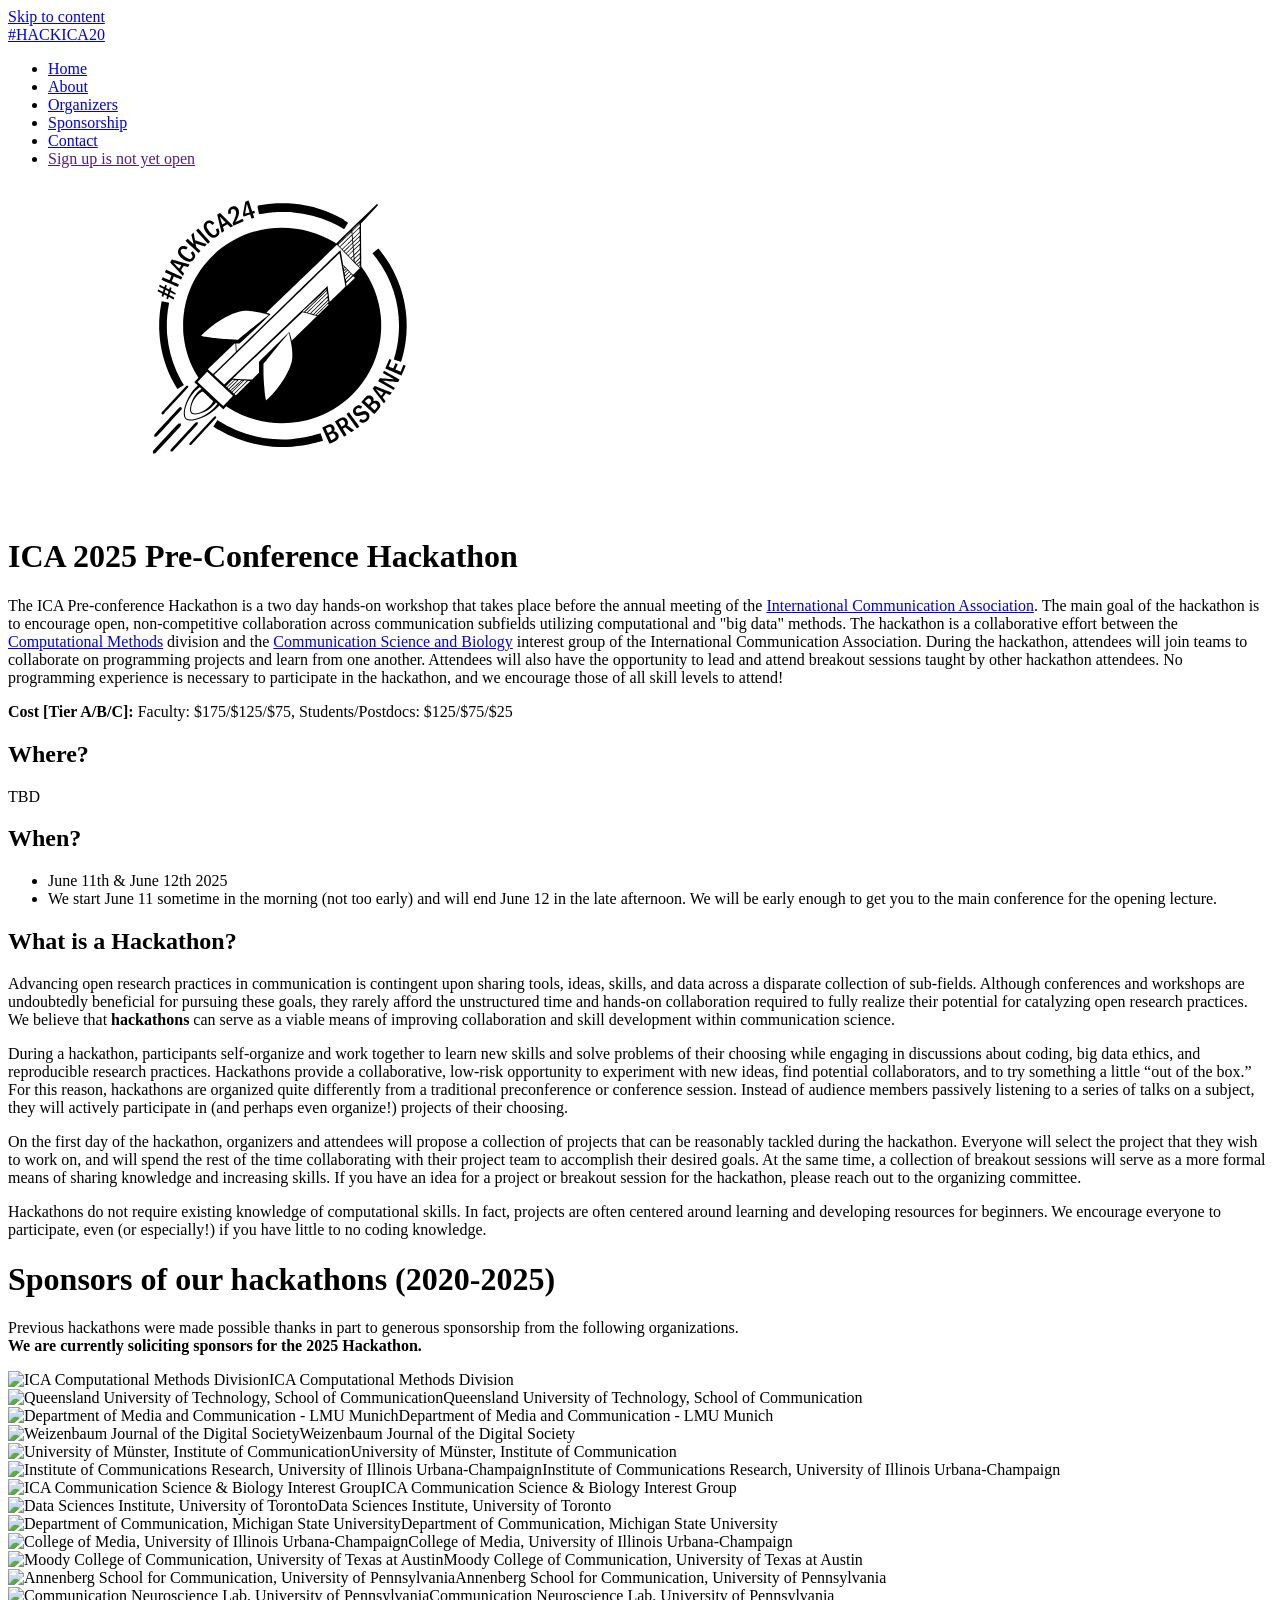
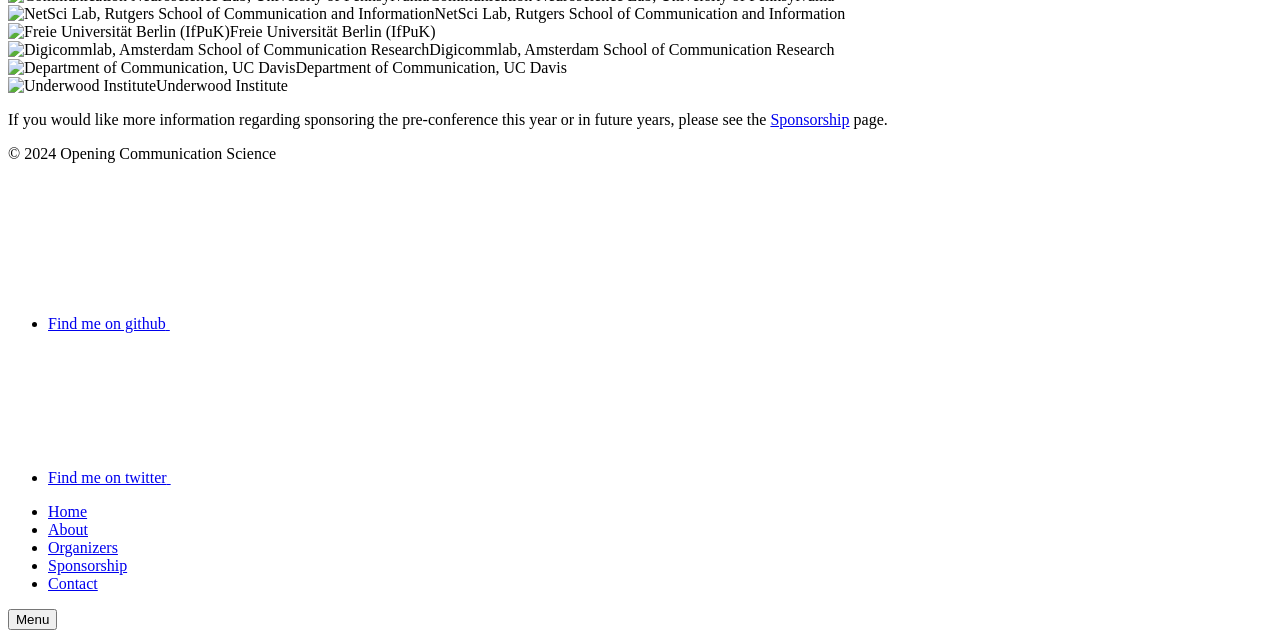
==== commit 33c22127: "deploy: 9ec33d2f02121f098071ca9893dda08651eaa13e" ====
--- a/index.html
+++ b/index.html
@@ -1,5 +1,5 @@
-<!doctype html><html lang="en"><head><meta charset="utf-8"><meta name="viewport" content="width=device-width,initial-scale=1"><title>Home | Opening Communication Science</title><link rel="stylesheet" href="/css/main.min.css"><script src="/js/main.min.js" defer="defer"></script><script async src="https://www.googletagmanager.com/gtag/js?id=UA-152389130-1"></script><script>window.dataLayer = window.dataLayer || [];
+<!doctype html><html lang="en"><head><meta charset="utf-8"><meta name="viewport" content="width=device-width,initial-scale=1"><title>Home | Opening Communication Science</title><link rel="stylesheet" href="/commhack-site/css/main.min.css"><script src="/commhack-site/js/main.min.js" defer="defer"></script><script async src="https://www.googletagmanager.com/gtag/js?id=UA-152389130-1"></script><script>window.dataLayer = window.dataLayer || [];
         function gtag(){dataLayer.push(arguments);}
         gtag('js', new Date());
 
-        gtag('config', 'UA-152389130-1');</script><meta name="description" content="ICA 2025 Pre-conference Hackathon"><meta name="format-detection" content="telephone=no"><meta name="robots" content="index,follow"><link rel="canonical" href="https://hackingcommsci.org/"><meta name="twitter:card" content="summary_large_image"><meta name="twitter:title" content="Home | Opening Communication Science"><meta name="twitter:description" content="ICA 2025 Pre-conference Hackathon"><meta name="twitter:site" content="@jake_fisher"><meta name="twitter:creator" content="@jake_fisher"><meta name="twitter:image:src" content="https://hackingcommsci.org/images/meta/social_image.png"><meta name="og:title" content="Home | Opening Communication Science"><meta name="og:description" content="ICA 2025 Pre-conference Hackathon"><meta name="og:image" content="https://hackingcommsci.org/images/meta/social_image.png"><meta name="og:url" content="https://hackingcommsci.org/"><meta name="og:site_name" content="Opening Communication Science"><meta name="og:locale" content="en_GB"><meta name="og:type" content="website"><link rel="icon" type="image/svg+xml" href="/favicon.svg"><link rel="icon" type="image/png" href="/favicon.png"><link rel="apple-touch-icon" href="/images/meta/ios_app_image.png" sizes="180x180"></head><body id="page-home" class="type-home page-home bg-white color-primary font-base leading-normal"><a class="sr-only" href="#main">Skip to content</a><div id="wrapper" class="wrapper box-flex pb-900"><header id="header" class="header"><div class="header-inner inner pt-600 pb-600 mobileL:box-flex"><a class="logo box-block color-white weight-bold" href="/" title="#HACKICA20">#HACKICA20</a><nav id="nav" class="nav box-hidden mobileXL:box-block" aria-label="Primary"><ul class="menu mobileXL:box-flex"><li class="item"><a href="/" style="border-radius: .1em" class="link box-block color-primary text-400 weight-semibold pl-300 pr-300 active" aria-current="page">Home</a></li><li class="item"><a href="/about/" style="border-radius: .1em" class="link box-block color-primary text-400 weight-semibold pl-300 pr-300">About</a></li><li class="item"><a href="/organizers/" style="border-radius: .1em" class="link box-block color-primary text-400 weight-semibold pl-300 pr-300">Organizers</a></li><li class="item"><a href="/sponsorship/" style="border-radius: .1em" class="link box-block color-primary text-400 weight-semibold pl-300 pr-300">Sponsorship</a></li><li class="item"><a href="/contact/" style="border-radius: .1em" class="link box-block color-primary text-400 weight-semibold pl-300 pr-300">Contact</a></li><li class="item ml-400"><a href="" class="link link-get-started bg-grey box-block color-white text-400 weight-semibold pl-500 pr-500">Sign up is not yet open</a></li></ul></nav></div></header><main id="main" class="main inner box-flex pt-800 pb-1100" tabindex="-1"><header class="page-header"><img src="commhack-site/images/meta/aussie_logo_brisbane.svg" style="padding:0 0 3rem 0; max-width: 33%; height: auto;"><h1 class="page-title">ICA 2025 Pre-Conference Hackathon</h1></header><div class="content flow"><p>The ICA Pre-conference Hackathon is a two day hands-on workshop that takes place before the annual meeting of the <a href="https://www.icahdq.org/">International Communication Association</a>. The main goal of the hackathon is to encourage open, non-competitive collaboration across communication subfields utilizing computational and &quot;big data&quot; methods. The hackathon is a collaborative effort between the <a href="http://ica-cm.org/">Computational Methods</a> division and the <a href="https://commscience.org/">Communication Science and Biology</a> interest group of the International Communication Association. During the hackathon, attendees will join teams to collaborate on programming projects and learn from one another. Attendees will also have the opportunity to lead and attend breakout sessions taught by other hackathon attendees. No programming experience is necessary to participate in the hackathon, and we encourage those of all skill levels to attend!</p><p><strong>Cost [Tier A/B/C]:</strong> Faculty: $175/$125/$75, Students/Postdocs: $125/$75/$25</p><h2>Where?</h2><p>TBD</p><h2>When?</h2><ul><li>June 11th &amp; June 12th 2025</li><li>We start June 11 sometime in the morning (not too early) and will end June 12 in the late afternoon. We will be early enough to get you to the main conference for the opening lecture.</li></ul><h2>What is a Hackathon?</h2><p>Advancing open research practices in communication is contingent upon sharing tools, ideas, skills, and data across a disparate collection of sub-fields. Although conferences and workshops are undoubtedly beneficial for pursuing these goals, they rarely afford the unstructured time and hands-on collaboration required to fully realize their potential for catalyzing open research practices. We believe that <strong>hackathons</strong> can serve as a viable means of improving collaboration and skill development within communication science.</p><p>During a hackathon, participants self-organize and work together to learn new skills and solve problems of their choosing while engaging in discussions about coding, big data ethics, and reproducible research practices. Hackathons provide a collaborative, low-risk opportunity to experiment with new ideas, find potential collaborators, and to try something a little “out of the box.” For this reason, hackathons are organized quite differently from a traditional preconference or conference session. Instead of audience members passively listening to a series of talks on a subject, they will actively participate in (and perhaps even organize!) projects of their choosing.</p><p>On the first day of the hackathon, organizers and attendees will propose a collection of projects that can be reasonably tackled during the hackathon. Everyone will select the project that they wish to work on, and will spend the rest of the time collaborating with their project team to accomplish their desired goals. At the same time, a collection of breakout sessions will serve as a more formal means of sharing knowledge and increasing skills. If you have an idea for a project or breakout session for the hackathon, please reach out to the organizing committee.</p><p>Hackathons do not require existing knowledge of computational skills. In fact, projects are often centered around learning and developing resources for beginners. We encourage everyone to participate, even (or especially!) if you have little to no coding knowledge.</p><h1>Sponsors of our hackathons (2020-2025)</h1><p>Previous hackathons were made possible thanks in part to generous sponsorship from the following organizations.<br><b>We are currently soliciting sponsors for the 2025 Hackathon.</b></p><div class="box-grid sponsor-grid"><div class="masonry-brick tooltip"><img data-src="/images/sponsor_logos/cm_logo.png" alt="ICA Computational Methods Division" style="flex:1 1 20%"><span class="tooltiptext">ICA Computational Methods Division</span></div><div class="masonry-brick tooltip"><img data-src="/images/sponsor_logos/qut_logo.png" alt="Queensland University of Technology, School of Communication" style="flex:1 1 40%"><span class="tooltiptext">Queensland University of Technology, School of Communication</span></div><div class="masonry-brick tooltip"><img data-src="/images/sponsor_logos/ifkw_logo.png" alt="Department of Media and Communication - LMU Munich" style="flex:1 1 40%"><span class="tooltiptext">Department of Media and Communication - LMU Munich</span></div><div class="masonry-brick tooltip"><img data-src="/images/sponsor_logos/wjds_logo.png" alt="Weizenbaum Journal of the Digital Society" style="flex:1 1 20%"><span class="tooltiptext">Weizenbaum Journal of the Digital Society</span></div><div class="masonry-brick tooltip"><img data-src="/images/sponsor_logos/muenster_logo.png" alt="University of Münster, Institute of Communication" style="flex:1 1 20%"><span class="tooltiptext">University of Münster, Institute of Communication</span></div><div class="masonry-brick tooltip"><img data-src="/images/sponsor_logos/illinois_logo.png" alt="Institute of Communications Research, University of Illinois Urbana-Champaign" style="flex:1 1 20%"><span class="tooltiptext">Institute of Communications Research, University of Illinois Urbana-Champaign</span></div><div class="masonry-brick tooltip"><img data-src="/images/sponsor_logos/csab_logo.png" alt="ICA Communication Science &amp; Biology Interest Group" style="flex:1 2 20%"><span class="tooltiptext">ICA Communication Science &amp; Biology Interest Group</span></div><div class="masonry-brick tooltip"><img data-src="/images/sponsor_logos/dsi_logo.png" alt="Data Sciences Institute, University of Toronto" style="flex:2 1 40%"><span class="tooltiptext">Data Sciences Institute, University of Toronto</span></div><div class="masonry-brick tooltip"><img data-src="/images/sponsor_logos/comartsci_logo.png" alt="Department of Communication, Michigan State University" style="flex:2 1 20%"><span class="tooltiptext">Department of Communication, Michigan State University</span></div><div class="masonry-brick tooltip"><img data-src="/images/sponsor_logos/uiuc_media.png" alt="College of Media, University of Illinois Urbana-Champaign" style="flex:2 1 40%"><span class="tooltiptext">College of Media, University of Illinois Urbana-Champaign</span></div><div class="masonry-brick tooltip"><img data-src="/images/sponsor_logos/moody.svg" alt="Moody College of Communication, University of Texas at Austin" style="flex:1 3 20%"><span class="tooltiptext">Moody College of Communication, University of Texas at Austin</span></div><div class="masonry-brick tooltip"><img data-src="/images/sponsor_logos/annenberg_logo.png" alt="Annenberg School for Communication, University of Pennsylvania" style="flex:1 3 20%"><span class="tooltiptext">Annenberg School for Communication, University of Pennsylvania</span></div><div class="masonry-brick tooltip"><img data-src="/images/sponsor_logos/commneurolab_logo.png" alt="Communication Neuroscience Lab, University of Pennsylvania" style="flex:1 3 20%"><span class="tooltiptext">Communication Neuroscience Lab, University of Pennsylvania</span></div><div class="masonry-brick tooltip"><img data-src="/images/sponsor_logos/rutgers_logo.jpg" alt="NetSci Lab, Rutgers School of Communication and Information" style="flex:1 2 20%"><span class="tooltiptext">NetSci Lab, Rutgers School of Communication and Information</span></div><div class="masonry-brick tooltip"><img data-src="/images/sponsor_logos/IFPUK_logo.png" alt="Freie Universität Berlin (IfPuK)" style="flex:1 2 20%"><span class="tooltiptext">Freie Universität Berlin (IfPuK)</span></div><div class="masonry-brick tooltip"><img data-src="/images/sponsor_logos/digicomm_logo.png" alt="Digicommlab, Amsterdam School of Communication Research" style="flex:1 3 20%"><span class="tooltiptext">Digicommlab, Amsterdam School of Communication Research</span></div><div class="masonry-brick tooltip"><img data-src="/images/sponsor_logos/ucdavis_comm_logo.png" alt="Department of Communication, UC Davis" style="flex:1 3 20%"><span class="tooltiptext">Department of Communication, UC Davis</span></div><div class="masonry-brick tooltip"><img data-src="/images/sponsor_logos/underwood_logo.png" alt="Underwood Institute" style="flex:1 3 40%"><span class="tooltiptext">Underwood Institute</span></div></div><p>If you would like more information regarding sponsoring the pre-conference this year or in future years, please see the <a href="/sponsorship">Sponsorship</a> page.</p></div></main><footer id="footer" class="footer bg-white"><div class="footer-inner inner box-flex pt-600 pb-600"><p class="color-primary text-400">© 2024 Opening Communication Science</p><ul class="social-icons box-flex"><li class="ml-400"><a href="https://github.com/jacobtfisher/commhack-2022" class="icon-link box-block color-primary" target="_blank" rel="noreferrer noopener"><span class="sr-only">Find me on github</span> <svg class="icon box-block" fill="currentColor" aria-hidden="true"><use xmlns:xlink="http://www.w3.org/1999/xlink" xlink:href="/images/icons/icon-library.svg#icon-github"></use></svg></a></li><li class="ml-400"><a href="https://twitter.com/hackingcommsci" class="icon-link box-block color-primary" target="_blank" rel="noreferrer noopener"><span class="sr-only">Find me on twitter</span> <svg class="icon box-block" fill="currentColor" aria-hidden="true"><use xmlns:xlink="http://www.w3.org/1999/xlink" xlink:href="/images/icons/icon-library.svg#icon-twitter"></use></svg></a></li></ul></div></footer></div><nav id="mobile-nav" class="mobile-nav width-full height-screen box-flex bg-white pl-700 pr-700 pt-800 z-20 mobileXL:box-hidden" aria-label="Mobile"><ul class="width-full"><li class="item"><a href="/" class="link box-block color-primary text-600 weight-bold active" aria-current="page">Home</a></li><li class="item"><a href="/about/" class="link box-block color-primary text-600 weight-bold">About</a></li><li class="item"><a href="/organizers/" class="link box-block color-primary text-600 weight-bold">Organizers</a></li><li class="item"><a href="/sponsorship/" class="link box-block color-primary text-600 weight-bold">Sponsorship</a></li><li class="item"><a href="/contact/" class="link box-block color-primary text-600 weight-bold">Contact</a></li></ul></nav><button id="mobile-nav-toggle" class="mobile-nav-toggle box-flex width-full bg-secondary z-20 mobileXL:box-hidden" aria-label="Mobile Navigation Toggle" aria-expanded="false" aria-controls="mobile-nav"><span class="mobile-nav-label text-400 weight-bold color-white">Menu</span> <span class="mobile-nav-icon box-flex ml-300" aria-hidden="true"><span class="icon-line box-block bg-white"></span> <span class="icon-line box-block bg-white"></span> <span class="icon-line box-block bg-white"></span></span></button></body></html>+        gtag('config', 'UA-152389130-1');</script><meta name="description" content="ICA 2025 Pre-conference Hackathon"><meta name="format-detection" content="telephone=no"><meta name="robots" content="index,follow"><link rel="canonical" href="https://hackingcommsci.org/"><meta name="twitter:card" content="summary_large_image"><meta name="twitter:title" content="Home | Opening Communication Science"><meta name="twitter:description" content="ICA 2025 Pre-conference Hackathon"><meta name="twitter:site" content="@jake_fisher"><meta name="twitter:creator" content="@jake_fisher"><meta name="twitter:image:src" content="https://hackingcommsci.org/images/meta/social_image.png"><meta name="og:title" content="Home | Opening Communication Science"><meta name="og:description" content="ICA 2025 Pre-conference Hackathon"><meta name="og:image" content="https://hackingcommsci.org/images/meta/social_image.png"><meta name="og:url" content="https://hackingcommsci.org/"><meta name="og:site_name" content="Opening Communication Science"><meta name="og:locale" content="en_GB"><meta name="og:type" content="website"><link rel="icon" type="image/svg+xml" href="/commhack-site/favicon.svg"><link rel="icon" type="image/png" href="/commhack-site/favicon.png"><link rel="apple-touch-icon" href="/commhack-site/images/meta/ios_app_image.png" sizes="180x180"></head><body id="page-home" class="type-home page-home bg-white color-primary font-base leading-normal"><a class="sr-only" href="#main">Skip to content</a><div id="wrapper" class="wrapper box-flex pb-900"><header id="header" class="header"><div class="header-inner inner pt-600 pb-600 mobileL:box-flex"><a class="logo box-block color-white weight-bold" href="/commhack-site/" title="#HACKICA20">#HACKICA20</a><nav id="nav" class="nav box-hidden mobileXL:box-block" aria-label="Primary"><ul class="menu mobileXL:box-flex"><li class="item"><a href="/commhack-site/" style="border-radius: .1em" class="link box-block color-primary text-400 weight-semibold pl-300 pr-300 active" aria-current="page">Home</a></li><li class="item"><a href="/commhack-site/about/" style="border-radius: .1em" class="link box-block color-primary text-400 weight-semibold pl-300 pr-300">About</a></li><li class="item"><a href="/commhack-site/organizers/" style="border-radius: .1em" class="link box-block color-primary text-400 weight-semibold pl-300 pr-300">Organizers</a></li><li class="item"><a href="/commhack-site/sponsorship/" style="border-radius: .1em" class="link box-block color-primary text-400 weight-semibold pl-300 pr-300">Sponsorship</a></li><li class="item"><a href="/commhack-site/contact/" style="border-radius: .1em" class="link box-block color-primary text-400 weight-semibold pl-300 pr-300">Contact</a></li><li class="item ml-400"><a href="" class="link link-get-started bg-grey box-block color-white text-400 weight-semibold pl-500 pr-500">Sign up is not yet open</a></li></ul></nav></div></header><main id="main" class="main inner box-flex pt-800 pb-1100" tabindex="-1"><header class="page-header"><img src="images/meta/aussie_logo_brisbane.svg" style="padding:0 0 3rem 0; max-width: 33%; height: auto;"><h1 class="page-title">ICA 2025 Pre-Conference Hackathon</h1></header><div class="content flow"><p>The ICA Pre-conference Hackathon is a two day hands-on workshop that takes place before the annual meeting of the <a href="https://www.icahdq.org/">International Communication Association</a>. The main goal of the hackathon is to encourage open, non-competitive collaboration across communication subfields utilizing computational and &quot;big data&quot; methods. The hackathon is a collaborative effort between the <a href="http://ica-cm.org/">Computational Methods</a> division and the <a href="https://commscience.org/">Communication Science and Biology</a> interest group of the International Communication Association. During the hackathon, attendees will join teams to collaborate on programming projects and learn from one another. Attendees will also have the opportunity to lead and attend breakout sessions taught by other hackathon attendees. No programming experience is necessary to participate in the hackathon, and we encourage those of all skill levels to attend!</p><p><strong>Cost [Tier A/B/C]:</strong> Faculty: $175/$125/$75, Students/Postdocs: $125/$75/$25</p><h2>Where?</h2><p>TBD</p><h2>When?</h2><ul><li>June 11th &amp; June 12th 2025</li><li>We start June 11 sometime in the morning (not too early) and will end June 12 in the late afternoon. We will be early enough to get you to the main conference for the opening lecture.</li></ul><h2>What is a Hackathon?</h2><p>Advancing open research practices in communication is contingent upon sharing tools, ideas, skills, and data across a disparate collection of sub-fields. Although conferences and workshops are undoubtedly beneficial for pursuing these goals, they rarely afford the unstructured time and hands-on collaboration required to fully realize their potential for catalyzing open research practices. We believe that <strong>hackathons</strong> can serve as a viable means of improving collaboration and skill development within communication science.</p><p>During a hackathon, participants self-organize and work together to learn new skills and solve problems of their choosing while engaging in discussions about coding, big data ethics, and reproducible research practices. Hackathons provide a collaborative, low-risk opportunity to experiment with new ideas, find potential collaborators, and to try something a little “out of the box.” For this reason, hackathons are organized quite differently from a traditional preconference or conference session. Instead of audience members passively listening to a series of talks on a subject, they will actively participate in (and perhaps even organize!) projects of their choosing.</p><p>On the first day of the hackathon, organizers and attendees will propose a collection of projects that can be reasonably tackled during the hackathon. Everyone will select the project that they wish to work on, and will spend the rest of the time collaborating with their project team to accomplish their desired goals. At the same time, a collection of breakout sessions will serve as a more formal means of sharing knowledge and increasing skills. If you have an idea for a project or breakout session for the hackathon, please reach out to the organizing committee.</p><p>Hackathons do not require existing knowledge of computational skills. In fact, projects are often centered around learning and developing resources for beginners. We encourage everyone to participate, even (or especially!) if you have little to no coding knowledge.</p><h1>Sponsors of our hackathons (2020-2025)</h1><p>Previous hackathons were made possible thanks in part to generous sponsorship from the following organizations.<br><b>We are currently soliciting sponsors for the 2025 Hackathon.</b></p><div class="box-grid sponsor-grid"><div class="masonry-brick tooltip"><img data-src="/images/sponsor_logos/cm_logo.png" alt="ICA Computational Methods Division" style="flex:1 1 20%"><span class="tooltiptext">ICA Computational Methods Division</span></div><div class="masonry-brick tooltip"><img data-src="/images/sponsor_logos/qut_logo.png" alt="Queensland University of Technology, School of Communication" style="flex:1 1 40%"><span class="tooltiptext">Queensland University of Technology, School of Communication</span></div><div class="masonry-brick tooltip"><img data-src="/images/sponsor_logos/ifkw_logo.png" alt="Department of Media and Communication - LMU Munich" style="flex:1 1 40%"><span class="tooltiptext">Department of Media and Communication - LMU Munich</span></div><div class="masonry-brick tooltip"><img data-src="/images/sponsor_logos/wjds_logo.png" alt="Weizenbaum Journal of the Digital Society" style="flex:1 1 20%"><span class="tooltiptext">Weizenbaum Journal of the Digital Society</span></div><div class="masonry-brick tooltip"><img data-src="/images/sponsor_logos/muenster_logo.png" alt="University of Münster, Institute of Communication" style="flex:1 1 20%"><span class="tooltiptext">University of Münster, Institute of Communication</span></div><div class="masonry-brick tooltip"><img data-src="/images/sponsor_logos/illinois_logo.png" alt="Institute of Communications Research, University of Illinois Urbana-Champaign" style="flex:1 1 20%"><span class="tooltiptext">Institute of Communications Research, University of Illinois Urbana-Champaign</span></div><div class="masonry-brick tooltip"><img data-src="/images/sponsor_logos/csab_logo.png" alt="ICA Communication Science &amp; Biology Interest Group" style="flex:1 2 20%"><span class="tooltiptext">ICA Communication Science &amp; Biology Interest Group</span></div><div class="masonry-brick tooltip"><img data-src="/images/sponsor_logos/dsi_logo.png" alt="Data Sciences Institute, University of Toronto" style="flex:2 1 40%"><span class="tooltiptext">Data Sciences Institute, University of Toronto</span></div><div class="masonry-brick tooltip"><img data-src="/images/sponsor_logos/comartsci_logo.png" alt="Department of Communication, Michigan State University" style="flex:2 1 20%"><span class="tooltiptext">Department of Communication, Michigan State University</span></div><div class="masonry-brick tooltip"><img data-src="/images/sponsor_logos/uiuc_media.png" alt="College of Media, University of Illinois Urbana-Champaign" style="flex:2 1 40%"><span class="tooltiptext">College of Media, University of Illinois Urbana-Champaign</span></div><div class="masonry-brick tooltip"><img data-src="/images/sponsor_logos/moody.svg" alt="Moody College of Communication, University of Texas at Austin" style="flex:1 3 20%"><span class="tooltiptext">Moody College of Communication, University of Texas at Austin</span></div><div class="masonry-brick tooltip"><img data-src="/images/sponsor_logos/annenberg_logo.png" alt="Annenberg School for Communication, University of Pennsylvania" style="flex:1 3 20%"><span class="tooltiptext">Annenberg School for Communication, University of Pennsylvania</span></div><div class="masonry-brick tooltip"><img data-src="/images/sponsor_logos/commneurolab_logo.png" alt="Communication Neuroscience Lab, University of Pennsylvania" style="flex:1 3 20%"><span class="tooltiptext">Communication Neuroscience Lab, University of Pennsylvania</span></div><div class="masonry-brick tooltip"><img data-src="/images/sponsor_logos/rutgers_logo.jpg" alt="NetSci Lab, Rutgers School of Communication and Information" style="flex:1 2 20%"><span class="tooltiptext">NetSci Lab, Rutgers School of Communication and Information</span></div><div class="masonry-brick tooltip"><img data-src="/images/sponsor_logos/IFPUK_logo.png" alt="Freie Universität Berlin (IfPuK)" style="flex:1 2 20%"><span class="tooltiptext">Freie Universität Berlin (IfPuK)</span></div><div class="masonry-brick tooltip"><img data-src="/images/sponsor_logos/digicomm_logo.png" alt="Digicommlab, Amsterdam School of Communication Research" style="flex:1 3 20%"><span class="tooltiptext">Digicommlab, Amsterdam School of Communication Research</span></div><div class="masonry-brick tooltip"><img data-src="/images/sponsor_logos/ucdavis_comm_logo.png" alt="Department of Communication, UC Davis" style="flex:1 3 20%"><span class="tooltiptext">Department of Communication, UC Davis</span></div><div class="masonry-brick tooltip"><img data-src="/images/sponsor_logos/underwood_logo.png" alt="Underwood Institute" style="flex:1 3 40%"><span class="tooltiptext">Underwood Institute</span></div></div><p>If you would like more information regarding sponsoring the pre-conference this year or in future years, please see the <a href="/sponsorship">Sponsorship</a> page.</p></div></main><footer id="footer" class="footer bg-white"><div class="footer-inner inner box-flex pt-600 pb-600"><p class="color-primary text-400">© 2024 Opening Communication Science</p><ul class="social-icons box-flex"><li class="ml-400"><a href="https://github.com/jacobtfisher/commhack-2022" class="icon-link box-block color-primary" target="_blank" rel="noreferrer noopener"><span class="sr-only">Find me on github</span> <svg class="icon box-block" fill="currentColor" aria-hidden="true"><use xmlns:xlink="http://www.w3.org/1999/xlink" xlink:href="/commhack-site/images/icons/icon-library.svg#icon-github"></use></svg></a></li><li class="ml-400"><a href="https://twitter.com/hackingcommsci" class="icon-link box-block color-primary" target="_blank" rel="noreferrer noopener"><span class="sr-only">Find me on twitter</span> <svg class="icon box-block" fill="currentColor" aria-hidden="true"><use xmlns:xlink="http://www.w3.org/1999/xlink" xlink:href="/commhack-site/images/icons/icon-library.svg#icon-twitter"></use></svg></a></li></ul></div></footer></div><nav id="mobile-nav" class="mobile-nav width-full height-screen box-flex bg-white pl-700 pr-700 pt-800 z-20 mobileXL:box-hidden" aria-label="Mobile"><ul class="width-full"><li class="item"><a href="/commhack-site/" class="link box-block color-primary text-600 weight-bold active" aria-current="page">Home</a></li><li class="item"><a href="/commhack-site/about/" class="link box-block color-primary text-600 weight-bold">About</a></li><li class="item"><a href="/commhack-site/organizers/" class="link box-block color-primary text-600 weight-bold">Organizers</a></li><li class="item"><a href="/commhack-site/sponsorship/" class="link box-block color-primary text-600 weight-bold">Sponsorship</a></li><li class="item"><a href="/commhack-site/contact/" class="link box-block color-primary text-600 weight-bold">Contact</a></li></ul></nav><button id="mobile-nav-toggle" class="mobile-nav-toggle box-flex width-full bg-secondary z-20 mobileXL:box-hidden" aria-label="Mobile Navigation Toggle" aria-expanded="false" aria-controls="mobile-nav"><span class="mobile-nav-label text-400 weight-bold color-white">Menu</span> <span class="mobile-nav-icon box-flex ml-300" aria-hidden="true"><span class="icon-line box-block bg-white"></span> <span class="icon-line box-block bg-white"></span> <span class="icon-line box-block bg-white"></span></span></button></body></html>
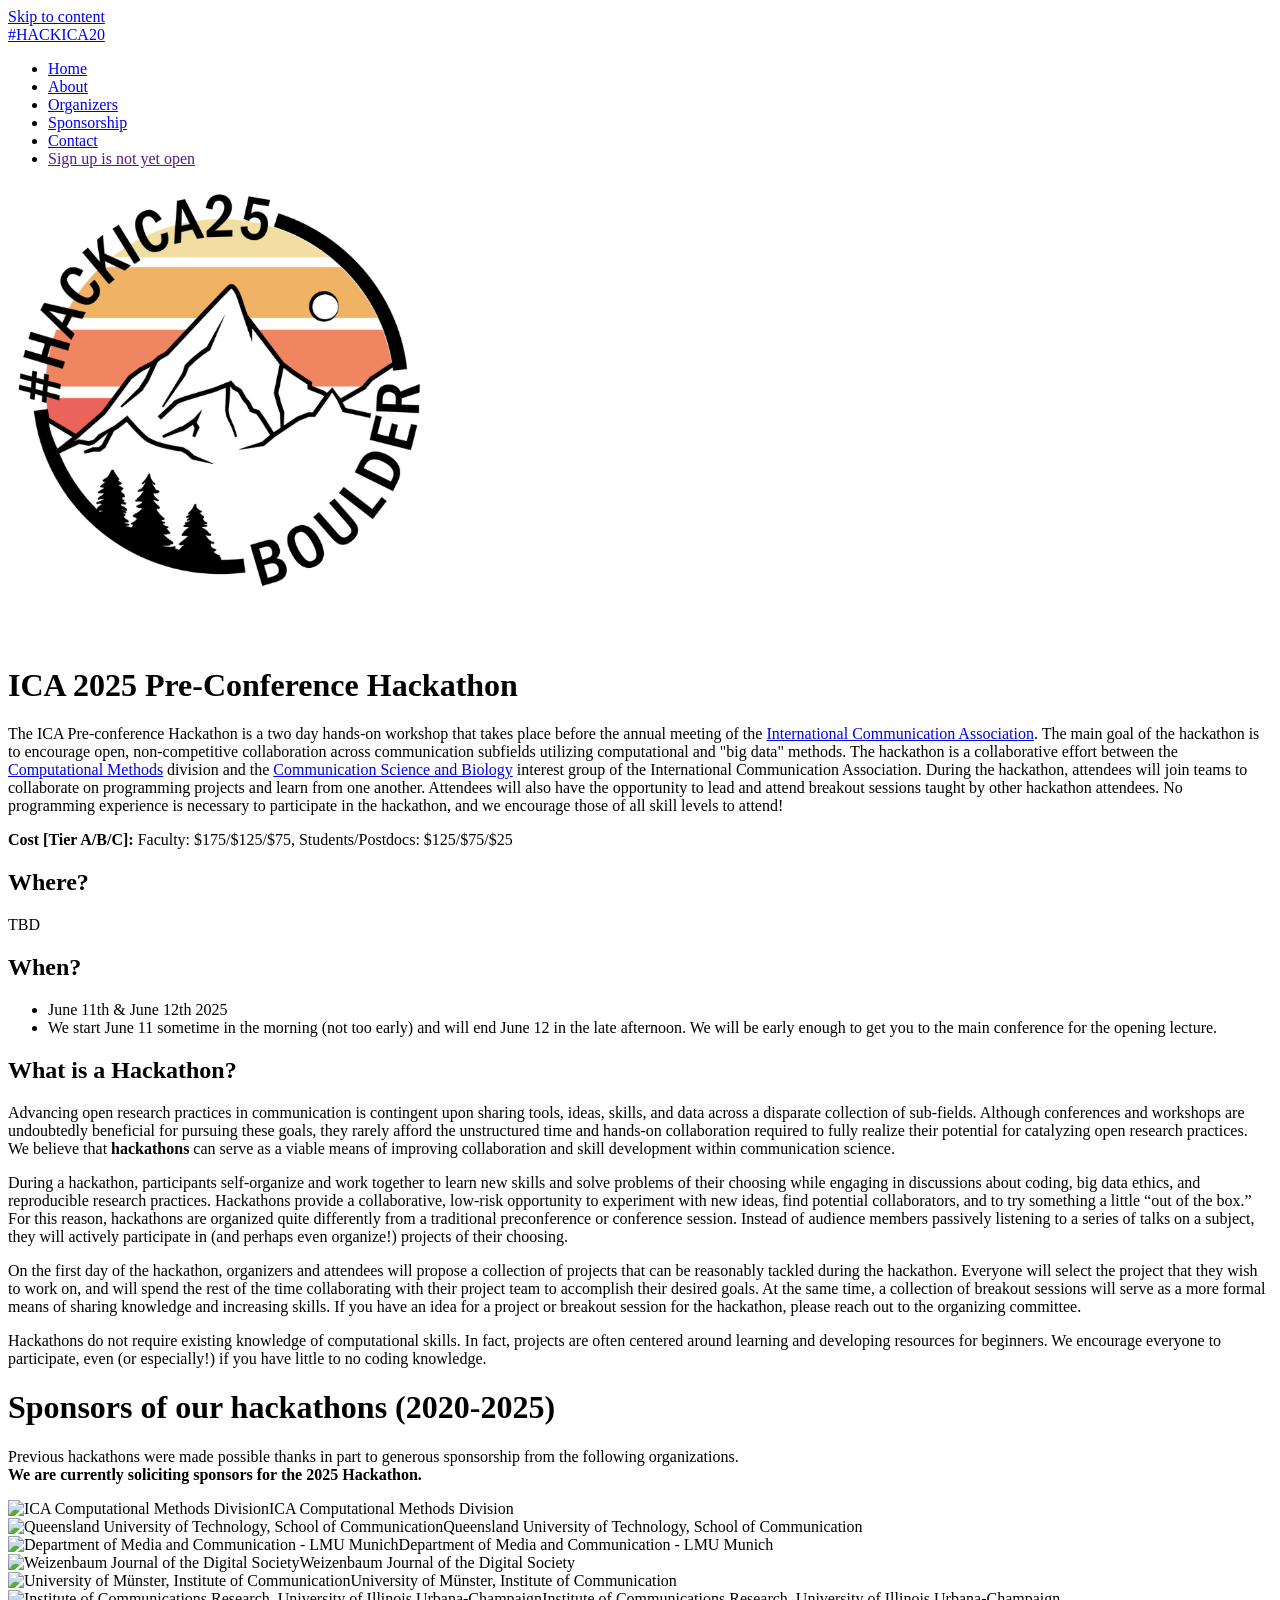
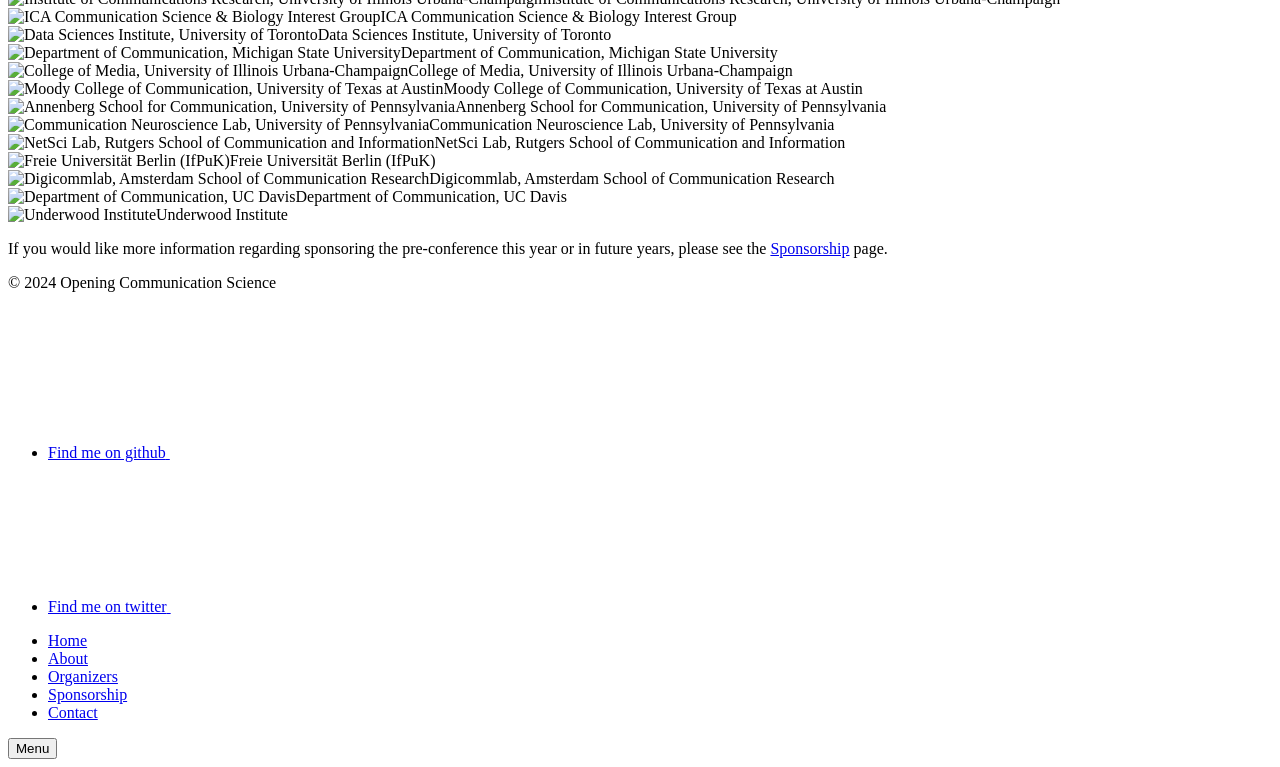
==== commit d994da35: "deploy: 12d3042fa3598a549ad54be0db27103a5c2ef280" ====
--- a/index.html
+++ b/index.html
@@ -2,4 +2,4 @@
         function gtag(){dataLayer.push(arguments);}
         gtag('js', new Date());
 
-        gtag('config', 'UA-152389130-1');</script><meta name="description" content="ICA 2025 Pre-conference Hackathon"><meta name="format-detection" content="telephone=no"><meta name="robots" content="index,follow"><link rel="canonical" href="https://hackingcommsci.org/"><meta name="twitter:card" content="summary_large_image"><meta name="twitter:title" content="Home | Opening Communication Science"><meta name="twitter:description" content="ICA 2025 Pre-conference Hackathon"><meta name="twitter:site" content="@jake_fisher"><meta name="twitter:creator" content="@jake_fisher"><meta name="twitter:image:src" content="https://hackingcommsci.org/images/meta/social_image.png"><meta name="og:title" content="Home | Opening Communication Science"><meta name="og:description" content="ICA 2025 Pre-conference Hackathon"><meta name="og:image" content="https://hackingcommsci.org/images/meta/social_image.png"><meta name="og:url" content="https://hackingcommsci.org/"><meta name="og:site_name" content="Opening Communication Science"><meta name="og:locale" content="en_GB"><meta name="og:type" content="website"><link rel="icon" type="image/svg+xml" href="/commhack-site/favicon.svg"><link rel="icon" type="image/png" href="/commhack-site/favicon.png"><link rel="apple-touch-icon" href="/commhack-site/images/meta/ios_app_image.png" sizes="180x180"></head><body id="page-home" class="type-home page-home bg-white color-primary font-base leading-normal"><a class="sr-only" href="#main">Skip to content</a><div id="wrapper" class="wrapper box-flex pb-900"><header id="header" class="header"><div class="header-inner inner pt-600 pb-600 mobileL:box-flex"><a class="logo box-block color-white weight-bold" href="/commhack-site/" title="#HACKICA20">#HACKICA20</a><nav id="nav" class="nav box-hidden mobileXL:box-block" aria-label="Primary"><ul class="menu mobileXL:box-flex"><li class="item"><a href="/commhack-site/" style="border-radius: .1em" class="link box-block color-primary text-400 weight-semibold pl-300 pr-300 active" aria-current="page">Home</a></li><li class="item"><a href="/commhack-site/about/" style="border-radius: .1em" class="link box-block color-primary text-400 weight-semibold pl-300 pr-300">About</a></li><li class="item"><a href="/commhack-site/organizers/" style="border-radius: .1em" class="link box-block color-primary text-400 weight-semibold pl-300 pr-300">Organizers</a></li><li class="item"><a href="/commhack-site/sponsorship/" style="border-radius: .1em" class="link box-block color-primary text-400 weight-semibold pl-300 pr-300">Sponsorship</a></li><li class="item"><a href="/commhack-site/contact/" style="border-radius: .1em" class="link box-block color-primary text-400 weight-semibold pl-300 pr-300">Contact</a></li><li class="item ml-400"><a href="" class="link link-get-started bg-grey box-block color-white text-400 weight-semibold pl-500 pr-500">Sign up is not yet open</a></li></ul></nav></div></header><main id="main" class="main inner box-flex pt-800 pb-1100" tabindex="-1"><header class="page-header"><img src="images/meta/aussie_logo_brisbane.svg" style="padding:0 0 3rem 0; max-width: 33%; height: auto;"><h1 class="page-title">ICA 2025 Pre-Conference Hackathon</h1></header><div class="content flow"><p>The ICA Pre-conference Hackathon is a two day hands-on workshop that takes place before the annual meeting of the <a href="https://www.icahdq.org/">International Communication Association</a>. The main goal of the hackathon is to encourage open, non-competitive collaboration across communication subfields utilizing computational and &quot;big data&quot; methods. The hackathon is a collaborative effort between the <a href="http://ica-cm.org/">Computational Methods</a> division and the <a href="https://commscience.org/">Communication Science and Biology</a> interest group of the International Communication Association. During the hackathon, attendees will join teams to collaborate on programming projects and learn from one another. Attendees will also have the opportunity to lead and attend breakout sessions taught by other hackathon attendees. No programming experience is necessary to participate in the hackathon, and we encourage those of all skill levels to attend!</p><p><strong>Cost [Tier A/B/C]:</strong> Faculty: $175/$125/$75, Students/Postdocs: $125/$75/$25</p><h2>Where?</h2><p>TBD</p><h2>When?</h2><ul><li>June 11th &amp; June 12th 2025</li><li>We start June 11 sometime in the morning (not too early) and will end June 12 in the late afternoon. We will be early enough to get you to the main conference for the opening lecture.</li></ul><h2>What is a Hackathon?</h2><p>Advancing open research practices in communication is contingent upon sharing tools, ideas, skills, and data across a disparate collection of sub-fields. Although conferences and workshops are undoubtedly beneficial for pursuing these goals, they rarely afford the unstructured time and hands-on collaboration required to fully realize their potential for catalyzing open research practices. We believe that <strong>hackathons</strong> can serve as a viable means of improving collaboration and skill development within communication science.</p><p>During a hackathon, participants self-organize and work together to learn new skills and solve problems of their choosing while engaging in discussions about coding, big data ethics, and reproducible research practices. Hackathons provide a collaborative, low-risk opportunity to experiment with new ideas, find potential collaborators, and to try something a little “out of the box.” For this reason, hackathons are organized quite differently from a traditional preconference or conference session. Instead of audience members passively listening to a series of talks on a subject, they will actively participate in (and perhaps even organize!) projects of their choosing.</p><p>On the first day of the hackathon, organizers and attendees will propose a collection of projects that can be reasonably tackled during the hackathon. Everyone will select the project that they wish to work on, and will spend the rest of the time collaborating with their project team to accomplish their desired goals. At the same time, a collection of breakout sessions will serve as a more formal means of sharing knowledge and increasing skills. If you have an idea for a project or breakout session for the hackathon, please reach out to the organizing committee.</p><p>Hackathons do not require existing knowledge of computational skills. In fact, projects are often centered around learning and developing resources for beginners. We encourage everyone to participate, even (or especially!) if you have little to no coding knowledge.</p><h1>Sponsors of our hackathons (2020-2025)</h1><p>Previous hackathons were made possible thanks in part to generous sponsorship from the following organizations.<br><b>We are currently soliciting sponsors for the 2025 Hackathon.</b></p><div class="box-grid sponsor-grid"><div class="masonry-brick tooltip"><img data-src="/images/sponsor_logos/cm_logo.png" alt="ICA Computational Methods Division" style="flex:1 1 20%"><span class="tooltiptext">ICA Computational Methods Division</span></div><div class="masonry-brick tooltip"><img data-src="/images/sponsor_logos/qut_logo.png" alt="Queensland University of Technology, School of Communication" style="flex:1 1 40%"><span class="tooltiptext">Queensland University of Technology, School of Communication</span></div><div class="masonry-brick tooltip"><img data-src="/images/sponsor_logos/ifkw_logo.png" alt="Department of Media and Communication - LMU Munich" style="flex:1 1 40%"><span class="tooltiptext">Department of Media and Communication - LMU Munich</span></div><div class="masonry-brick tooltip"><img data-src="/images/sponsor_logos/wjds_logo.png" alt="Weizenbaum Journal of the Digital Society" style="flex:1 1 20%"><span class="tooltiptext">Weizenbaum Journal of the Digital Society</span></div><div class="masonry-brick tooltip"><img data-src="/images/sponsor_logos/muenster_logo.png" alt="University of Münster, Institute of Communication" style="flex:1 1 20%"><span class="tooltiptext">University of Münster, Institute of Communication</span></div><div class="masonry-brick tooltip"><img data-src="/images/sponsor_logos/illinois_logo.png" alt="Institute of Communications Research, University of Illinois Urbana-Champaign" style="flex:1 1 20%"><span class="tooltiptext">Institute of Communications Research, University of Illinois Urbana-Champaign</span></div><div class="masonry-brick tooltip"><img data-src="/images/sponsor_logos/csab_logo.png" alt="ICA Communication Science &amp; Biology Interest Group" style="flex:1 2 20%"><span class="tooltiptext">ICA Communication Science &amp; Biology Interest Group</span></div><div class="masonry-brick tooltip"><img data-src="/images/sponsor_logos/dsi_logo.png" alt="Data Sciences Institute, University of Toronto" style="flex:2 1 40%"><span class="tooltiptext">Data Sciences Institute, University of Toronto</span></div><div class="masonry-brick tooltip"><img data-src="/images/sponsor_logos/comartsci_logo.png" alt="Department of Communication, Michigan State University" style="flex:2 1 20%"><span class="tooltiptext">Department of Communication, Michigan State University</span></div><div class="masonry-brick tooltip"><img data-src="/images/sponsor_logos/uiuc_media.png" alt="College of Media, University of Illinois Urbana-Champaign" style="flex:2 1 40%"><span class="tooltiptext">College of Media, University of Illinois Urbana-Champaign</span></div><div class="masonry-brick tooltip"><img data-src="/images/sponsor_logos/moody.svg" alt="Moody College of Communication, University of Texas at Austin" style="flex:1 3 20%"><span class="tooltiptext">Moody College of Communication, University of Texas at Austin</span></div><div class="masonry-brick tooltip"><img data-src="/images/sponsor_logos/annenberg_logo.png" alt="Annenberg School for Communication, University of Pennsylvania" style="flex:1 3 20%"><span class="tooltiptext">Annenberg School for Communication, University of Pennsylvania</span></div><div class="masonry-brick tooltip"><img data-src="/images/sponsor_logos/commneurolab_logo.png" alt="Communication Neuroscience Lab, University of Pennsylvania" style="flex:1 3 20%"><span class="tooltiptext">Communication Neuroscience Lab, University of Pennsylvania</span></div><div class="masonry-brick tooltip"><img data-src="/images/sponsor_logos/rutgers_logo.jpg" alt="NetSci Lab, Rutgers School of Communication and Information" style="flex:1 2 20%"><span class="tooltiptext">NetSci Lab, Rutgers School of Communication and Information</span></div><div class="masonry-brick tooltip"><img data-src="/images/sponsor_logos/IFPUK_logo.png" alt="Freie Universität Berlin (IfPuK)" style="flex:1 2 20%"><span class="tooltiptext">Freie Universität Berlin (IfPuK)</span></div><div class="masonry-brick tooltip"><img data-src="/images/sponsor_logos/digicomm_logo.png" alt="Digicommlab, Amsterdam School of Communication Research" style="flex:1 3 20%"><span class="tooltiptext">Digicommlab, Amsterdam School of Communication Research</span></div><div class="masonry-brick tooltip"><img data-src="/images/sponsor_logos/ucdavis_comm_logo.png" alt="Department of Communication, UC Davis" style="flex:1 3 20%"><span class="tooltiptext">Department of Communication, UC Davis</span></div><div class="masonry-brick tooltip"><img data-src="/images/sponsor_logos/underwood_logo.png" alt="Underwood Institute" style="flex:1 3 40%"><span class="tooltiptext">Underwood Institute</span></div></div><p>If you would like more information regarding sponsoring the pre-conference this year or in future years, please see the <a href="/sponsorship">Sponsorship</a> page.</p></div></main><footer id="footer" class="footer bg-white"><div class="footer-inner inner box-flex pt-600 pb-600"><p class="color-primary text-400">© 2024 Opening Communication Science</p><ul class="social-icons box-flex"><li class="ml-400"><a href="https://github.com/jacobtfisher/commhack-2022" class="icon-link box-block color-primary" target="_blank" rel="noreferrer noopener"><span class="sr-only">Find me on github</span> <svg class="icon box-block" fill="currentColor" aria-hidden="true"><use xmlns:xlink="http://www.w3.org/1999/xlink" xlink:href="/commhack-site/images/icons/icon-library.svg#icon-github"></use></svg></a></li><li class="ml-400"><a href="https://twitter.com/hackingcommsci" class="icon-link box-block color-primary" target="_blank" rel="noreferrer noopener"><span class="sr-only">Find me on twitter</span> <svg class="icon box-block" fill="currentColor" aria-hidden="true"><use xmlns:xlink="http://www.w3.org/1999/xlink" xlink:href="/commhack-site/images/icons/icon-library.svg#icon-twitter"></use></svg></a></li></ul></div></footer></div><nav id="mobile-nav" class="mobile-nav width-full height-screen box-flex bg-white pl-700 pr-700 pt-800 z-20 mobileXL:box-hidden" aria-label="Mobile"><ul class="width-full"><li class="item"><a href="/commhack-site/" class="link box-block color-primary text-600 weight-bold active" aria-current="page">Home</a></li><li class="item"><a href="/commhack-site/about/" class="link box-block color-primary text-600 weight-bold">About</a></li><li class="item"><a href="/commhack-site/organizers/" class="link box-block color-primary text-600 weight-bold">Organizers</a></li><li class="item"><a href="/commhack-site/sponsorship/" class="link box-block color-primary text-600 weight-bold">Sponsorship</a></li><li class="item"><a href="/commhack-site/contact/" class="link box-block color-primary text-600 weight-bold">Contact</a></li></ul></nav><button id="mobile-nav-toggle" class="mobile-nav-toggle box-flex width-full bg-secondary z-20 mobileXL:box-hidden" aria-label="Mobile Navigation Toggle" aria-expanded="false" aria-controls="mobile-nav"><span class="mobile-nav-label text-400 weight-bold color-white">Menu</span> <span class="mobile-nav-icon box-flex ml-300" aria-hidden="true"><span class="icon-line box-block bg-white"></span> <span class="icon-line box-block bg-white"></span> <span class="icon-line box-block bg-white"></span></span></button></body></html>+        gtag('config', 'UA-152389130-1');</script><meta name="description" content="ICA 2025 Pre-conference Hackathon"><meta name="format-detection" content="telephone=no"><meta name="robots" content="index,follow"><link rel="canonical" href="https://hackingcommsci.org/"><meta name="twitter:card" content="summary_large_image"><meta name="twitter:title" content="Home | Opening Communication Science"><meta name="twitter:description" content="ICA 2025 Pre-conference Hackathon"><meta name="twitter:site" content="@jake_fisher"><meta name="twitter:creator" content="@jake_fisher"><meta name="twitter:image:src" content="https://hackingcommsci.org/images/meta/social_image.png"><meta name="og:title" content="Home | Opening Communication Science"><meta name="og:description" content="ICA 2025 Pre-conference Hackathon"><meta name="og:image" content="https://hackingcommsci.org/images/meta/social_image.png"><meta name="og:url" content="https://hackingcommsci.org/"><meta name="og:site_name" content="Opening Communication Science"><meta name="og:locale" content="en_GB"><meta name="og:type" content="website"><link rel="icon" type="image/svg+xml" href="/commhack-site/favicon.svg"><link rel="icon" type="image/png" href="/commhack-site/favicon.png"><link rel="apple-touch-icon" href="/commhack-site/images/meta/ios_app_image.png" sizes="180x180"></head><body id="page-home" class="type-home page-home bg-white color-primary font-base leading-normal"><a class="sr-only" href="#main">Skip to content</a><div id="wrapper" class="wrapper box-flex pb-900"><header id="header" class="header"><div class="header-inner inner pt-600 pb-600 mobileL:box-flex"><a class="logo box-block color-white weight-bold" href="/commhack-site/" title="#HACKICA20">#HACKICA20</a><nav id="nav" class="nav box-hidden mobileXL:box-block" aria-label="Primary"><ul class="menu mobileXL:box-flex"><li class="item"><a href="/commhack-site/" style="border-radius: .1em" class="link box-block color-primary text-400 weight-semibold pl-300 pr-300 active" aria-current="page">Home</a></li><li class="item"><a href="/commhack-site/about/" style="border-radius: .1em" class="link box-block color-primary text-400 weight-semibold pl-300 pr-300">About</a></li><li class="item"><a href="/commhack-site/organizers/" style="border-radius: .1em" class="link box-block color-primary text-400 weight-semibold pl-300 pr-300">Organizers</a></li><li class="item"><a href="/commhack-site/sponsorship/" style="border-radius: .1em" class="link box-block color-primary text-400 weight-semibold pl-300 pr-300">Sponsorship</a></li><li class="item"><a href="/commhack-site/contact/" style="border-radius: .1em" class="link box-block color-primary text-400 weight-semibold pl-300 pr-300">Contact</a></li><li class="item ml-400"><a href="" class="link link-get-started bg-grey box-block color-white text-400 weight-semibold pl-500 pr-500">Sign up is not yet open</a></li></ul></nav></div></header><main id="main" class="main inner box-flex pt-800 pb-1100" tabindex="-1"><header class="page-header"><img src="images/meta/usa_logo_boulder.png" style="padding:0 0 3rem 0; max-width: 33%; height: auto;"><h1 class="page-title">ICA 2025 Pre-Conference Hackathon</h1></header><div class="content flow"><p>The ICA Pre-conference Hackathon is a two day hands-on workshop that takes place before the annual meeting of the <a href="https://www.icahdq.org/">International Communication Association</a>. The main goal of the hackathon is to encourage open, non-competitive collaboration across communication subfields utilizing computational and &quot;big data&quot; methods. The hackathon is a collaborative effort between the <a href="http://ica-cm.org/">Computational Methods</a> division and the <a href="https://commscience.org/">Communication Science and Biology</a> interest group of the International Communication Association. During the hackathon, attendees will join teams to collaborate on programming projects and learn from one another. Attendees will also have the opportunity to lead and attend breakout sessions taught by other hackathon attendees. No programming experience is necessary to participate in the hackathon, and we encourage those of all skill levels to attend!</p><p><strong>Cost [Tier A/B/C]:</strong> Faculty: $175/$125/$75, Students/Postdocs: $125/$75/$25</p><h2>Where?</h2><p>TBD</p><h2>When?</h2><ul><li>June 11th &amp; June 12th 2025</li><li>We start June 11 sometime in the morning (not too early) and will end June 12 in the late afternoon. We will be early enough to get you to the main conference for the opening lecture.</li></ul><h2>What is a Hackathon?</h2><p>Advancing open research practices in communication is contingent upon sharing tools, ideas, skills, and data across a disparate collection of sub-fields. Although conferences and workshops are undoubtedly beneficial for pursuing these goals, they rarely afford the unstructured time and hands-on collaboration required to fully realize their potential for catalyzing open research practices. We believe that <strong>hackathons</strong> can serve as a viable means of improving collaboration and skill development within communication science.</p><p>During a hackathon, participants self-organize and work together to learn new skills and solve problems of their choosing while engaging in discussions about coding, big data ethics, and reproducible research practices. Hackathons provide a collaborative, low-risk opportunity to experiment with new ideas, find potential collaborators, and to try something a little “out of the box.” For this reason, hackathons are organized quite differently from a traditional preconference or conference session. Instead of audience members passively listening to a series of talks on a subject, they will actively participate in (and perhaps even organize!) projects of their choosing.</p><p>On the first day of the hackathon, organizers and attendees will propose a collection of projects that can be reasonably tackled during the hackathon. Everyone will select the project that they wish to work on, and will spend the rest of the time collaborating with their project team to accomplish their desired goals. At the same time, a collection of breakout sessions will serve as a more formal means of sharing knowledge and increasing skills. If you have an idea for a project or breakout session for the hackathon, please reach out to the organizing committee.</p><p>Hackathons do not require existing knowledge of computational skills. In fact, projects are often centered around learning and developing resources for beginners. We encourage everyone to participate, even (or especially!) if you have little to no coding knowledge.</p><h1>Sponsors of our hackathons (2020-2025)</h1><p>Previous hackathons were made possible thanks in part to generous sponsorship from the following organizations.<br><b>We are currently soliciting sponsors for the 2025 Hackathon.</b></p><div class="box-grid sponsor-grid"><div class="masonry-brick tooltip"><img data-src="commhack-site/images/sponsor_logos/cm_logo.png" alt="ICA Computational Methods Division" style="flex:1 1 20%"><span class="tooltiptext">ICA Computational Methods Division</span></div><div class="masonry-brick tooltip"><img data-src="commhack-site/images/sponsor_logos/qut_logo.png" alt="Queensland University of Technology, School of Communication" style="flex:1 1 40%"><span class="tooltiptext">Queensland University of Technology, School of Communication</span></div><div class="masonry-brick tooltip"><img data-src="commhack-site/images/sponsor_logos/ifkw_logo.png" alt="Department of Media and Communication - LMU Munich" style="flex:1 1 40%"><span class="tooltiptext">Department of Media and Communication - LMU Munich</span></div><div class="masonry-brick tooltip"><img data-src="commhack-site/images/sponsor_logos/wjds_logo.png" alt="Weizenbaum Journal of the Digital Society" style="flex:1 1 20%"><span class="tooltiptext">Weizenbaum Journal of the Digital Society</span></div><div class="masonry-brick tooltip"><img data-src="commhack-site/images/sponsor_logos/muenster_logo.png" alt="University of Münster, Institute of Communication" style="flex:1 1 20%"><span class="tooltiptext">University of Münster, Institute of Communication</span></div><div class="masonry-brick tooltip"><img data-src="commhack-site/images/sponsor_logos/illinois_logo.png" alt="Institute of Communications Research, University of Illinois Urbana-Champaign" style="flex:1 1 20%"><span class="tooltiptext">Institute of Communications Research, University of Illinois Urbana-Champaign</span></div><div class="masonry-brick tooltip"><img data-src="commhack-site/images/sponsor_logos/csab_logo.png" alt="ICA Communication Science &amp; Biology Interest Group" style="flex:1 2 20%"><span class="tooltiptext">ICA Communication Science &amp; Biology Interest Group</span></div><div class="masonry-brick tooltip"><img data-src="commhack-site/images/sponsor_logos/dsi_logo.png" alt="Data Sciences Institute, University of Toronto" style="flex:2 1 40%"><span class="tooltiptext">Data Sciences Institute, University of Toronto</span></div><div class="masonry-brick tooltip"><img data-src="commhack-site/images/sponsor_logos/comartsci_logo.png" alt="Department of Communication, Michigan State University" style="flex:2 1 20%"><span class="tooltiptext">Department of Communication, Michigan State University</span></div><div class="masonry-brick tooltip"><img data-src="commhack-site/images/sponsor_logos/uiuc_media.png" alt="College of Media, University of Illinois Urbana-Champaign" style="flex:2 1 40%"><span class="tooltiptext">College of Media, University of Illinois Urbana-Champaign</span></div><div class="masonry-brick tooltip"><img data-src="commhack-site/images/sponsor_logos/moody.svg" alt="Moody College of Communication, University of Texas at Austin" style="flex:1 3 20%"><span class="tooltiptext">Moody College of Communication, University of Texas at Austin</span></div><div class="masonry-brick tooltip"><img data-src="commhack-site/images/sponsor_logos/annenberg_logo.png" alt="Annenberg School for Communication, University of Pennsylvania" style="flex:1 3 20%"><span class="tooltiptext">Annenberg School for Communication, University of Pennsylvania</span></div><div class="masonry-brick tooltip"><img data-src="commhack-site/images/sponsor_logos/commneurolab_logo.png" alt="Communication Neuroscience Lab, University of Pennsylvania" style="flex:1 3 20%"><span class="tooltiptext">Communication Neuroscience Lab, University of Pennsylvania</span></div><div class="masonry-brick tooltip"><img data-src="commhack-site/images/sponsor_logos/rutgers_logo.jpg" alt="NetSci Lab, Rutgers School of Communication and Information" style="flex:1 2 20%"><span class="tooltiptext">NetSci Lab, Rutgers School of Communication and Information</span></div><div class="masonry-brick tooltip"><img data-src="commhack-site/images/sponsor_logos/IFPUK_logo.png" alt="Freie Universität Berlin (IfPuK)" style="flex:1 2 20%"><span class="tooltiptext">Freie Universität Berlin (IfPuK)</span></div><div class="masonry-brick tooltip"><img data-src="commhack-site/images/sponsor_logos/digicomm_logo.png" alt="Digicommlab, Amsterdam School of Communication Research" style="flex:1 3 20%"><span class="tooltiptext">Digicommlab, Amsterdam School of Communication Research</span></div><div class="masonry-brick tooltip"><img data-src="commhack-site/images/sponsor_logos/ucdavis_comm_logo.png" alt="Department of Communication, UC Davis" style="flex:1 3 20%"><span class="tooltiptext">Department of Communication, UC Davis</span></div><div class="masonry-brick tooltip"><img data-src="commhack-site/images/sponsor_logos/underwood_logo.png" alt="Underwood Institute" style="flex:1 3 40%"><span class="tooltiptext">Underwood Institute</span></div></div><p>If you would like more information regarding sponsoring the pre-conference this year or in future years, please see the <a href="/sponsorship">Sponsorship</a> page.</p></div></main><footer id="footer" class="footer bg-white"><div class="footer-inner inner box-flex pt-600 pb-600"><p class="color-primary text-400">© 2024 Opening Communication Science</p><ul class="social-icons box-flex"><li class="ml-400"><a href="https://github.com/jacobtfisher/commhack-2022" class="icon-link box-block color-primary" target="_blank" rel="noreferrer noopener"><span class="sr-only">Find me on github</span> <svg class="icon box-block" fill="currentColor" aria-hidden="true"><use xmlns:xlink="http://www.w3.org/1999/xlink" xlink:href="/commhack-site/images/icons/icon-library.svg#icon-github"></use></svg></a></li><li class="ml-400"><a href="https://twitter.com/hackingcommsci" class="icon-link box-block color-primary" target="_blank" rel="noreferrer noopener"><span class="sr-only">Find me on twitter</span> <svg class="icon box-block" fill="currentColor" aria-hidden="true"><use xmlns:xlink="http://www.w3.org/1999/xlink" xlink:href="/commhack-site/images/icons/icon-library.svg#icon-twitter"></use></svg></a></li></ul></div></footer></div><nav id="mobile-nav" class="mobile-nav width-full height-screen box-flex bg-white pl-700 pr-700 pt-800 z-20 mobileXL:box-hidden" aria-label="Mobile"><ul class="width-full"><li class="item"><a href="/commhack-site/" class="link box-block color-primary text-600 weight-bold active" aria-current="page">Home</a></li><li class="item"><a href="/commhack-site/about/" class="link box-block color-primary text-600 weight-bold">About</a></li><li class="item"><a href="/commhack-site/organizers/" class="link box-block color-primary text-600 weight-bold">Organizers</a></li><li class="item"><a href="/commhack-site/sponsorship/" class="link box-block color-primary text-600 weight-bold">Sponsorship</a></li><li class="item"><a href="/commhack-site/contact/" class="link box-block color-primary text-600 weight-bold">Contact</a></li></ul></nav><button id="mobile-nav-toggle" class="mobile-nav-toggle box-flex width-full bg-secondary z-20 mobileXL:box-hidden" aria-label="Mobile Navigation Toggle" aria-expanded="false" aria-controls="mobile-nav"><span class="mobile-nav-label text-400 weight-bold color-white">Menu</span> <span class="mobile-nav-icon box-flex ml-300" aria-hidden="true"><span class="icon-line box-block bg-white"></span> <span class="icon-line box-block bg-white"></span> <span class="icon-line box-block bg-white"></span></span></button></body></html>
